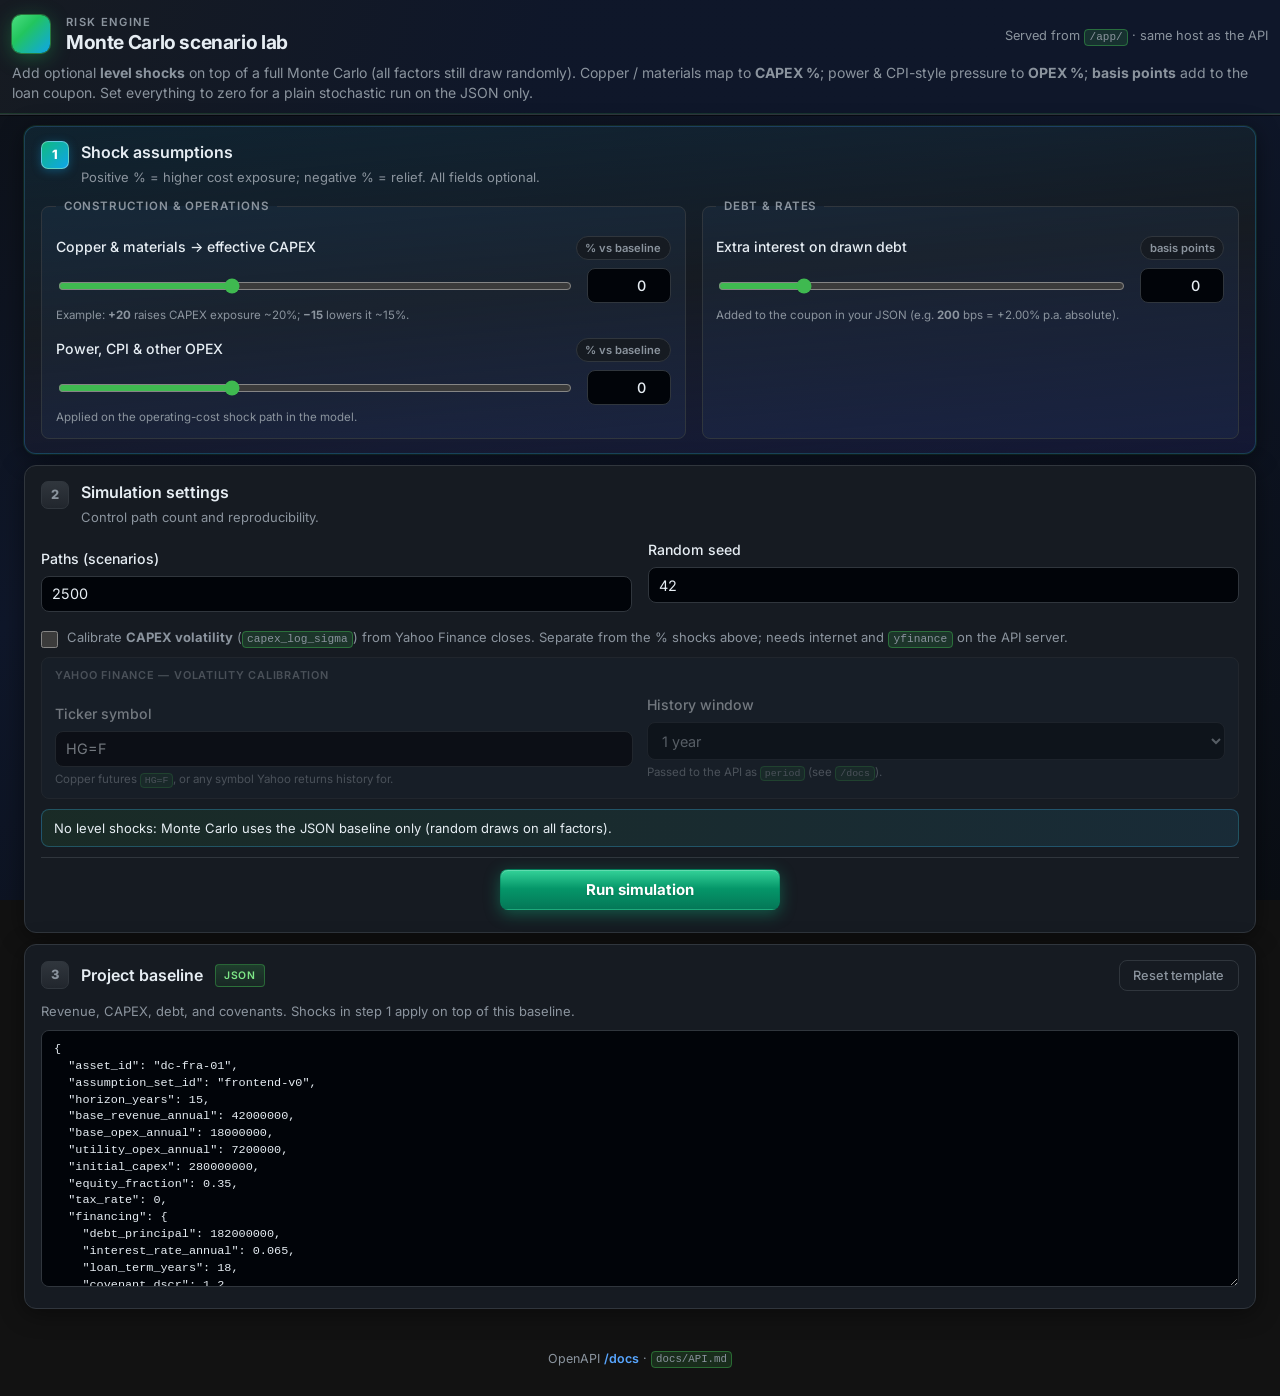
==== frontend/index.html @ ce8d4449 "Add scenario lab frontend at /app, API docs, and Monte Carlo UI charts - Mount static frontend and e" ====
<!DOCTYPE html>
<html lang="en">
<head>
  <meta charset="UTF-8" />
  <meta name="viewport" content="width=device-width, initial-scale=1" />
  <meta name="color-scheme" content="dark" />
  <title>Azraq Monte Carlo — V0 scenario lab</title>
  <link rel="preconnect" href="https://fonts.googleapis.com" />
  <link rel="preconnect" href="https://fonts.gstatic.com" crossorigin />
  <link href="https://fonts.googleapis.com/css2?family=Inter:wght@400;500;600;700&display=swap" rel="stylesheet" />
  <link rel="stylesheet" href="styles.css" />
</head>
<body>
  <div class="page">
    <header class="topbar">
      <div class="topbar-inner">
        <div class="brand">
          <span class="brand-mark" aria-hidden="true"></span>
          <div>
            <p class="brand-kicker">Risk engine</p>
            <h1 class="brand-title">Monte Carlo scenario lab</h1>
          </div>
        </div>
        <p class="topbar-note">Served from <code>/app/</code> · same host as the API</p>
      </div>
      <p class="lede">
        Add optional <strong>level shocks</strong> on top of a full Monte Carlo (all factors still draw randomly).
        Copper / materials map to <strong>CAPEX %</strong>; power &amp; CPI-style pressure to <strong>OPEX %</strong>;
        <strong>basis points</strong> add to the loan coupon. Set everything to zero for a plain stochastic run on the JSON only.
      </p>
    </header>

    <main class="main">
      <section class="card card--accent">
        <header class="card-header">
          <span class="step">1</span>
          <div>
            <h2 class="card-title">Shock assumptions</h2>
            <p class="card-sub">Positive % = higher cost exposure; negative % = relief. All fields optional.</p>
          </div>
        </header>

        <div class="shock-columns">
          <fieldset class="field-group">
            <legend class="field-group-legend">Construction &amp; operations</legend>

            <div class="field">
              <div class="field-label-row">
                <label class="field-label" for="capexPct">Copper &amp; materials → effective CAPEX</label>
                <span class="unit-pill">% vs baseline</span>
              </div>
              <div class="dual-control">
                <input type="range" id="capexPctRange" class="range" min="-50" max="100" step="0.5" value="0" aria-label="CAPEX percent slider" />
                <input type="number" id="capexPct" class="input-num" value="0" step="0.5" min="-50" max="100" />
              </div>
              <p class="field-help">Example: <strong>+20</strong> raises CAPEX exposure ~20%; <strong>−15</strong> lowers it ~15%.</p>
            </div>

            <div class="field">
              <div class="field-label-row">
                <label class="field-label" for="opexPct">Power, CPI &amp; other OPEX</label>
                <span class="unit-pill">% vs baseline</span>
              </div>
              <div class="dual-control">
                <input type="range" id="opexPctRange" class="range" min="-50" max="100" step="0.5" value="0" aria-label="OPEX percent slider" />
                <input type="number" id="opexPct" class="input-num" value="0" step="0.5" min="-50" max="100" />
              </div>
              <p class="field-help">Applied on the operating-cost shock path in the model.</p>
            </div>
          </fieldset>

          <fieldset class="field-group">
            <legend class="field-group-legend">Debt &amp; rates</legend>

            <div class="field">
              <div class="field-label-row">
                <label class="field-label" for="rateBps">Extra interest on drawn debt</label>
                <span class="unit-pill">basis points</span>
              </div>
              <div class="dual-control">
                <input type="range" id="rateBpsRange" class="range" min="-500" max="2000" step="25" value="0" aria-label="Rate basis points slider" />
                <input type="number" id="rateBps" class="input-num" value="0" step="25" min="-500" max="2000" />
              </div>
              <p class="field-help">Added to the coupon in your JSON (e.g. <strong>200</strong> bps = +2.00% p.a. absolute).</p>
            </div>
          </fieldset>
        </div>
      </section>

      <section class="card">
        <header class="card-header">
          <span class="step step--muted">2</span>
          <div>
            <h2 class="card-title">Simulation settings</h2>
            <p class="card-sub">Control path count and reproducibility.</p>
          </div>
        </header>

        <div class="sim-grid">
          <div class="field field--compact">
            <label class="field-label" for="nScenarios">Paths (scenarios)</label>
            <input type="number" id="nScenarios" class="input-text" min="100" max="50000" value="2500" />
          </div>
          <div class="field field--compact">
            <label class="field-label" for="seed">Random seed</label>
            <input type="number" id="seed" class="input-text" value="42" />
          </div>
        </div>

        <label class="chk">
          <input type="checkbox" id="yahooCopper" />
          <span class="chk-text">Calibrate <strong>CAPEX volatility</strong> (<code>capex_log_sigma</code>) from Yahoo Finance closes. Separate from the % shocks above; needs internet and <code>yfinance</code> on the API server.</span>
        </label>

        <div class="yahoo-panel yahoo-panel--disabled" id="yahooPanel" aria-labelledby="yahooHeading">
          <p id="yahooHeading" class="yahoo-panel-title">Yahoo Finance — volatility calibration</p>
          <div class="yahoo-grid">
            <div class="field field--compact">
              <label class="field-label" for="yahooSymbol">Ticker symbol</label>
              <input type="text" id="yahooSymbol" class="input-text" value="HG=F" placeholder="e.g. HG=F, ^GSPC" autocomplete="off" spellcheck="false" disabled />
              <p class="field-help">Copper futures <code>HG=F</code>, or any symbol Yahoo returns history for.</p>
            </div>
            <div class="field field--compact">
              <label class="field-label" for="yahooPeriod">History window</label>
              <select id="yahooPeriod" class="input-text" disabled>
                <option value="1d">1 day</option>
                <option value="5d">5 days</option>
                <option value="1mo">1 month</option>
                <option value="3mo">3 months</option>
                <option value="6mo">6 months</option>
                <option value="1y" selected>1 year</option>
                <option value="2y">2 years</option>
                <option value="5y">5 years</option>
                <option value="10y">10 years</option>
                <option value="ytd">Year to date</option>
                <option value="max">Max</option>
              </select>
              <p class="field-help">Passed to the API as <code>period</code> (see <code>/docs</code>).</p>
            </div>
          </div>
        </div>

        <div class="summary-box" id="shockSummary" role="status" aria-live="polite"></div>

        <div class="run-footer">
          <button type="button" id="runBtn" class="btn-primary">Run simulation</button>
          <p id="status" class="run-status" role="status" aria-live="polite"></p>
        </div>
      </section>

      <section class="card">
        <header class="card-header card-header--row">
          <div>
            <span class="step step--muted">3</span>
            <h2 class="card-title card-title--inline">Project baseline</h2>
            <span class="badge">JSON</span>
          </div>
          <button type="button" id="resetAsset" class="btn-ghost">Reset template</button>
        </header>
        <p class="card-sub card-sub--tight">Revenue, CAPEX, debt, and covenants. Shocks in step 1 apply on top of this baseline.</p>
        <textarea id="assetJson" rows="14" spellcheck="false" class="ta-json"></textarea>
      </section>

      <section class="card card--results" id="resultsWrap" hidden>
        <header class="card-header">
          <span class="step step--muted">4</span>
          <h2 class="card-title">Results</h2>
        </header>

        <div class="results-grid">
          <div class="results-panel results-panel--wide non-tech-panel" id="nonTechPanel">
            <h3 class="results-heading">Simple picture (for everyone)</h3>
            <p class="chart-caption">
              No Greek letters: traffic lights, everyday words, and “bad / typical / good” outcomes. Detailed charts are below.
            </p>
            <div id="plainStoryBody" class="plain-story-body"></div>
            <h4 class="non-tech-sub">Can we pay the loan? (DSCR — cash vs debt)</h4>
            <p class="chart-caption chart-caption--tight">
              Higher is safer. The <strong class="cap-note">red line</strong> in the chart below is your bank’s minimum.
            </p>
            <div id="simpleDscrBody" class="outcome-strip"></div>
            <h4 class="non-tech-sub">Investor return (IRR — yearly return on equity)</h4>
            <p class="chart-caption chart-caption--tight">Shown as a percent per year so it reads like an interest rate on your money.</p>
            <div id="simpleIrrBody" class="outcome-strip"></div>
          </div>

          <div class="results-panel results-panel--wide">
            <h3 class="results-heading">Summary</h3>
            <div class="table-wrap">
              <table class="data" id="tblSummary">
                <tbody></tbody>
              </table>
            </div>
          </div>

          <div class="results-panel results-panel--wide">
            <h3 class="results-heading">What this run says</h3>
            <p class="chart-caption">
              Short notes for specialists (tail risk, spread). Compare to your last run when you run twice.
            </p>
            <div id="insightCards" class="insight-cards"></div>
            <div id="trendPanel" class="trend-panel" hidden>
              <h4 class="trend-title">Change vs your last run</h4>
              <div id="trendCompare" class="trend-grid"></div>
            </div>
          </div>

          <div class="results-panel results-panel--wide">
            <h3 class="results-heading">Loan coverage range (DSCR)</h3>
            <p class="chart-caption">
              <strong>Green band</strong>: where most simulation outcomes land. <strong>White tick</strong>: middle / typical outcome.
              <strong class="cap-note">Red line</strong>: minimum cash cover the loan allows (covenant).
            </p>
            <div id="dscrBandChart" class="h-band-wrap"></div>
          </div>

          <div class="results-panel results-panel--wide">
            <h3 class="results-heading">Investor return range (IRR)</h3>
            <p class="chart-caption">
              Band = most outcomes from weak to strong. <strong>Grey</strong> line = break-even (0% return).
              <strong>Gold</strong> line = your target return if you typed a hurdle under results.
            </p>
            <div id="irrBandChart" class="h-band-wrap"></div>
          </div>

          <div class="results-panel results-panel--wide">
            <h3 class="results-heading">How often bad things happen (0–100%)</h3>
            <p class="chart-caption">
              Each bar is “out of 100 simulated futures, how many hit this problem?” Lower is better.
            </p>
            <div id="riskProbChart" class="hbar-chart"></div>
          </div>

          <div class="results-panel">
            <h3 class="results-heading">Breaking the loan rule (simulated)</h3>
            <p class="chart-caption">Share of futures where cash coverage dips below what the bank required.</p>
            <div id="breachGauge" class="gauge-wrap"></div>
          </div>

          <div class="results-panel">
            <h3 class="results-heading">Loan coverage — weak to strong outcomes</h3>
            <p class="chart-caption">
              Bars left → right: rough patch · weak · typical · strong · very strong (stat labels p5–p95).
            </p>
            <div class="bar-chart bar-chart--tall" id="dscrBars"></div>
          </div>
          <div class="results-panel">
            <h3 class="results-heading">Investor return — weak to strong outcomes</h3>
            <p class="chart-caption">
              Same idea: left is a bad draw for returns, right is a very good draw (stat labels p5–p95).
            </p>
            <div class="bar-chart bar-chart--tall" id="irrBars"></div>
          </div>

          <div class="results-panel results-panel--wide">
            <h3 class="results-heading">Return — worst cases vs middle vs upside</h3>
            <p class="chart-caption">
              <strong>Rough patch</strong> = bad end of returns · <strong>Worst 5% average</strong> = average of really bad draws ·
              <strong>Typical</strong> = middle · <strong>Strong</strong> = good draw.
            </p>
            <div class="bar-chart bar-chart--tall" id="irrTailBars"></div>
          </div>

          <div class="results-panel results-panel--wide" id="cashDistPanel" hidden>
            <div class="cash-split cash-split--charts">
              <div>
                <h3 class="results-heading">Operating cash (EBITDA) — weak to strong</h3>
                <div class="bar-chart bar-chart--tall" id="ebitdaDistBars"></div>
              </div>
              <div>
                <h3 class="results-heading">Cash after debt — weak to strong</h3>
                <div class="bar-chart bar-chart--tall" id="leveredCfDistBars"></div>
              </div>
            </div>
          </div>

          <div class="results-panel results-panel--wide" id="navPanel" hidden>
            <h3 class="results-heading">Equity value (simple model estimate)</h3>
            <p class="chart-caption">
              Rough “what shareholders might be worth” at the end of the horizon: band = most outcomes, tick = middle case.
            </p>
            <div id="navBandChart" class="h-band-wrap"></div>
          </div>

          <div class="results-panel results-panel--wide" id="cashPanel" hidden>
            <h3 class="results-heading">Cash ranges at a glance</h3>
            <p class="chart-caption">Each line: low case · middle · high case for operating cash and cash after debt.</p>
            <div class="cash-split">
              <div id="ebitdaMini" class="mini-fan"></div>
              <div id="leveredCfMini" class="mini-fan"></div>
            </div>
          </div>
        </div>

        <div class="hurdle-block">
          <label class="field-label" for="hurdle">Target yearly return for investors (decimal: 0.08 = 8% per year)</label>
          <input type="number" id="hurdle" class="input-text input-text--narrow" step="0.005" placeholder="0.08" />
          <p id="hurdleMsg" class="field-help"></p>
        </div>

        <h3 class="results-heading">Raw response</h3>
        <pre class="raw" id="rawOut"></pre>
      </section>
    </main>

    <footer class="footer">
      <p>OpenAPI <a href="/docs">/docs</a> · <code>docs/API.md</code></p>
    </footer>
  </div>

  <script src="app.js"></script>
</body>
</html>
---- frontend/styles.css ----
:root {
  /*
   * Dark dashboard: slate surfaces + emerald / cyan / violet chart accents.
   */
  --bg: #0d1117;
  --bg-wash: #0f172a;
  --bg-sky: #0a0e14;
  --surface: #161b22;
  --surface-hover: #21262d;
  --border: #30363d;
  --border-strong: #484f58;
  --text: #e6edf3;
  --text-secondary: #8b949e;

  --accent: #3fb950;
  --accent-hover: #56d364;
  --accent-deep: #238636;
  --accent-muted: rgba(63, 185, 80, 0.16);
  --accent-border: rgba(63, 185, 80, 0.45);
  --accent-glow: rgba(63, 185, 80, 0.28);

  --success: #3fb950;
  --danger: #f85149;
  --warn: #d29922;

  --inset-bg: rgba(88, 166, 255, 0.06);
  --input-bg: #010409;
  --code-bg: #010409;
  --track-bg: linear-gradient(180deg, #21262d 0%, #161b22 100%);

  /* Charts — bright on dark */
  --chart-dscr: linear-gradient(90deg, #4ade80 0%, #22c55e 45%, #16a34a 100%);
  --chart-dscr-border: rgba(74, 222, 128, 0.5);
  --chart-irr: linear-gradient(90deg, #38bdf8 0%, #0ea5e9 50%, #0284c7 100%);
  --chart-irr-border: rgba(56, 189, 248, 0.55);
  --chart-nav: linear-gradient(90deg, #ddd6fe 0%, #a78bfa 35%, #818cf8 100%);
  --chart-nav-border: rgba(167, 139, 250, 0.55);
  --chart-bars: linear-gradient(180deg, #22d3ee 0%, #3b82f6 55%, #818cf8 100%);

  --radius: 12px;
  --radius-sm: 8px;
  --font: "Inter", system-ui, -apple-system, sans-serif;
  --shadow: 0 4px 24px rgba(0, 0, 0, 0.45);
  /* Use almost full viewport width; cap at 1400px; 12px minimum side gutter */
  --content-max: min(1400px, calc(100vw - 24px));
  --edge-pad: 12px;
}

*,
*::before,
*::after {
  box-sizing: border-box;
}

html {
  font-size: 16px;
  -webkit-font-smoothing: antialiased;
  color-scheme: dark;
}

body {
  margin: 0;
  background: linear-gradient(
    155deg,
    var(--bg) 0%,
    var(--bg-wash) 42%,
    var(--bg-sky) 100%
  );
  background-attachment: fixed;
  color: var(--text);
  font-family: var(--font);
  line-height: 1.45;
  min-height: 100vh;
}

code {
  font-family: ui-monospace, "Cascadia Code", monospace;
  font-size: 0.86em;
  background: var(--accent-muted);
  border: 1px solid var(--accent-border);
  padding: 0.12em 0.4em;
  border-radius: 4px;
}

.page {
  min-height: 100vh;
  display: flex;
  flex-direction: column;
}

/* ——— Top bar ——— */
.topbar {
  padding: 0.85rem var(--edge-pad) 0.7rem;
  border-bottom: 1px solid var(--border);
  background: linear-gradient(
    105deg,
    #161b22 0%,
    rgba(15, 23, 42, 0.98) 42%,
    #0f172a 100%
  );
  box-shadow:
    inset 0 -1px 0 rgba(63, 185, 80, 0.18),
    0 1px 0 rgba(0, 0, 0, 0.5);
}

.topbar-inner {
  max-width: var(--content-max);
  width: 100%;
  margin: 0 auto;
  box-sizing: border-box;
  display: flex;
  flex-wrap: wrap;
  align-items: flex-start;
  justify-content: space-between;
  gap: 0.65rem 1rem;
}

.brand {
  display: flex;
  align-items: center;
  gap: 1rem;
}

.brand-mark {
  width: 38px;
  height: 38px;
  border-radius: 9px;
  background: linear-gradient(
    135deg,
    #4ade80 0%,
    #22c55e 38%,
    #0ea5e9 100%
  );
  flex-shrink: 0;
  box-shadow:
    0 4px 20px rgba(34, 197, 94, 0.35),
    0 0 0 1px rgba(63, 185, 80, 0.5);
}

.brand-kicker {
  margin: 0;
  font-size: 0.7rem;
  font-weight: 600;
  letter-spacing: 0.12em;
  text-transform: uppercase;
  color: var(--text-secondary);
}

.brand-title {
  margin: 0.1rem 0 0;
  font-size: 1.2rem;
  font-weight: 700;
  letter-spacing: -0.02em;
  line-height: 1.2;
}

.topbar-note {
  margin: 0.35rem 0 0;
  font-size: 0.8rem;
  color: var(--text-secondary);
  align-self: center;
}

.lede {
  max-width: var(--content-max);
  margin: 0.55rem auto 0;
  padding: 0;
  font-size: 0.875rem;
  line-height: 1.42;
  color: var(--text-secondary);
  box-sizing: border-box;
}

/* ——— Main layout ——— */
.main {
  flex: 1;
  max-width: var(--content-max);
  width: 100%;
  margin: 0 auto;
  padding: 0.65rem var(--edge-pad) 1.15rem;
  box-sizing: border-box;
  display: flex;
  flex-direction: column;
  gap: 0.7rem;
}

.card {
  background: var(--surface);
  border: 1px solid var(--border);
  border-radius: var(--radius);
  padding: 0.9rem 1rem;
  box-shadow: var(--shadow);
}

.card--accent {
  border-color: rgba(56, 189, 248, 0.22);
  box-shadow: var(--shadow), 0 0 0 1px var(--accent-muted);
  background: linear-gradient(
    175deg,
    rgba(22, 78, 99, 0.28) 0%,
    var(--surface) 48%,
    rgba(49, 46, 129, 0.22) 100%
  );
}

.card--results {
  border-color: var(--border-strong);
}

.card-header {
  display: flex;
  align-items: flex-start;
  gap: 0.75rem;
  margin-bottom: 0.7rem;
}

.card-header--row {
  flex-wrap: wrap;
  justify-content: space-between;
  align-items: center;
}

.card-header--row > div {
  display: flex;
  align-items: center;
  flex-wrap: wrap;
  gap: 0.5rem 0.75rem;
}

.card-title {
  margin: 0;
  font-size: 1rem;
  font-weight: 600;
}

.card-title--inline {
  margin: 0;
}

.card-sub {
  margin: 0.25rem 0 0;
  font-size: 0.8125rem;
  color: var(--text-secondary);
  max-width: none;
}

.card-sub--tight {
  margin: 0 0 0.55rem;
}

.step {
  display: flex;
  align-items: center;
  justify-content: center;
  width: 1.75rem;
  height: 1.75rem;
  border-radius: 7px;
  background: linear-gradient(135deg, #10b981 0%, #0ea5e9 100%);
  color: #ffffff;
  font-size: 0.8rem;
  font-weight: 800;
  flex-shrink: 0;
  border: 1px solid rgba(255, 255, 255, 0.35);
  box-shadow: 0 2px 10px rgba(14, 165, 233, 0.35);
}

.step--muted {
  background: linear-gradient(180deg, #30363d, #21262d);
  color: var(--text-secondary);
  border: 1px solid var(--border);
  box-shadow: none;
}

.badge {
  font-size: 0.65rem;
  font-weight: 600;
  text-transform: uppercase;
  letter-spacing: 0.06em;
  padding: 0.2rem 0.5rem;
  border-radius: 4px;
  background: linear-gradient(
    180deg,
    rgba(63, 185, 80, 0.22) 0%,
    rgba(63, 185, 80, 0.08) 100%
  );
  color: #7ee787;
  border: 1px solid rgba(63, 185, 80, 0.42);
}

/* ——— Shock form ——— */
.shock-columns {
  display: grid;
  gap: 0.85rem;
}

@media (min-width: 768px) {
  .shock-columns {
    grid-template-columns: 1.2fr 1fr;
    gap: 1rem;
  }
}

.field-group {
  margin: 0;
  padding: 0.75rem 0.85rem;
  border: 1px solid var(--border);
  border-radius: var(--radius-sm);
  background: var(--inset-bg);
}

.field-group-legend {
  padding: 0 0.5rem;
  font-size: 0.72rem;
  font-weight: 600;
  text-transform: uppercase;
  letter-spacing: 0.08em;
  color: var(--text-secondary);
}

.field {
  margin-top: 0.85rem;
}

.field:first-of-type {
  margin-top: 0.55rem;
}

.field-label-row {
  display: flex;
  flex-wrap: wrap;
  align-items: baseline;
  justify-content: space-between;
  gap: 0.35rem 0.75rem;
  margin-bottom: 0.5rem;
}

.field-label {
  font-size: 0.88rem;
  font-weight: 500;
  color: var(--text);
}

.unit-pill {
  font-size: 0.7rem;
  font-weight: 600;
  color: var(--text-secondary);
  background: var(--surface);
  padding: 0.2rem 0.55rem;
  border-radius: 999px;
  border: 1px solid var(--border);
}

.dual-control {
  display: flex;
  align-items: center;
  gap: 0.85rem;
}

.range {
  flex: 1;
  min-height: 28px;
  accent-color: var(--accent);
  cursor: pointer;
}

.input-num {
  width: 5.25rem;
  flex-shrink: 0;
  padding: 0.5rem 0.55rem;
  border-radius: var(--radius-sm);
  border: 1px solid var(--border);
  background: var(--input-bg);
  color: var(--text);
  font-family: var(--font);
  font-size: 0.9rem;
  font-weight: 500;
  text-align: right;
}

.input-num:focus,
.input-text:focus,
.ta-json:focus {
  outline: none;
  border-color: var(--accent);
  box-shadow: 0 0 0 2px var(--accent-muted);
}

.field-help {
  margin: 0.3rem 0 0;
  font-size: 0.72rem;
  color: var(--text-secondary);
  line-height: 1.38;
}

/* ——— Simulation block ——— */
.sim-grid {
  display: grid;
  grid-template-columns: repeat(2, 1fr);
  gap: 0.6rem 1rem;
  margin-bottom: 0.55rem;
}

@media (max-width: 480px) {
  .sim-grid {
    grid-template-columns: 1fr;
  }
}

.field--compact {
  margin: 0;
}

.input-text {
  width: 100%;
  margin-top: 0.35rem;
  padding: 0.55rem 0.65rem;
  border-radius: var(--radius-sm);
  border: 1px solid var(--border);
  background: var(--input-bg);
  color: var(--text);
  font-family: var(--font);
  font-size: 0.9rem;
}

.input-text--narrow {
  max-width: 12rem;
  margin-top: 0.35rem;
}

.chk {
  display: flex;
  align-items: flex-start;
  gap: 0.55rem;
  margin: 0;
  padding: 0.45rem 0 0;
  cursor: pointer;
}

.chk input {
  margin: 0.2rem 0 0;
  width: 1.05rem;
  height: 1.05rem;
  accent-color: var(--accent);
  flex-shrink: 0;
}

.chk-text {
  font-size: 0.8125rem;
  color: var(--text-secondary);
  line-height: 1.4;
}

.yahoo-panel {
  margin-top: 0.55rem;
  padding: 0.65rem 0.8rem;
  border-radius: var(--radius-sm);
  border: 1px solid var(--border);
  background: var(--inset-bg);
  transition: opacity 0.15s ease;
}

.yahoo-panel--disabled {
  opacity: 0.45;
  pointer-events: none;
}

.yahoo-panel:not(.yahoo-panel--disabled) {
  border-color: var(--accent-border);
}

.yahoo-panel-title {
  margin: 0 0 0.55rem;
  font-size: 0.68rem;
  font-weight: 600;
  text-transform: uppercase;
  letter-spacing: 0.07em;
  color: var(--text-secondary);
}

.yahoo-grid {
  display: grid;
  gap: 0.65rem;
}

@media (min-width: 560px) {
  .yahoo-grid {
    grid-template-columns: 1fr 1fr;
    gap: 0.85rem;
  }
}

.summary-box {
  margin-top: 0.6rem;
  padding: 0.55rem 0.75rem;
  border-radius: var(--radius-sm);
  background: linear-gradient(
    90deg,
    rgba(63, 185, 80, 0.1) 0%,
    rgba(56, 189, 248, 0.1) 100%
  );
  border: 1px solid rgba(56, 189, 248, 0.28);
  font-size: 0.8125rem;
  line-height: 1.42;
  color: var(--text);
}

.run-footer {
  margin-top: 0.65rem;
  padding-top: 0.65rem;
  border-top: 1px solid var(--border);
  text-align: center;
}

.btn-primary {
  width: 100%;
  max-width: 280px;
  padding: 0.65rem 1.25rem;
  border: 1px solid rgba(4, 120, 87, 0.45);
  border-radius: var(--radius-sm);
  background: linear-gradient(180deg, #34d399 0%, #059669 48%, #047857 100%);
  color: #ffffff;
  font-family: var(--font);
  font-size: 0.9375rem;
  font-weight: 700;
  cursor: pointer;
  text-shadow: 0 1px 2px rgba(0, 0, 0, 0.18);
  box-shadow:
    0 4px 16px rgba(16, 185, 129, 0.4),
    inset 0 1px 0 rgba(255, 255, 255, 0.22);
  transition: filter 0.15s ease, transform 0.1s ease;
}

.btn-primary:hover {
  filter: brightness(1.08);
}

.btn-primary:active {
  transform: scale(0.98);
}

.btn-ghost {
  padding: 0.45rem 0.85rem;
  border-radius: var(--radius-sm);
  border: 1px solid var(--border);
  background: transparent;
  color: var(--text-secondary);
  font-family: var(--font);
  font-size: 0.8rem;
  font-weight: 500;
  cursor: pointer;
}

.btn-ghost:hover {
  background: var(--surface-hover);
  color: var(--text);
}

.run-status {
  margin: 0.45rem 0 0;
  font-size: 0.8rem;
  color: var(--text-secondary);
}

.run-status.err {
  color: var(--danger);
}

/* ——— JSON ——— */
.ta-json {
  width: 100%;
  min-height: 200px;
  padding: 0.65rem 0.75rem;
  border-radius: var(--radius-sm);
  border: 1px solid var(--border);
  background: var(--code-bg);
  color: var(--text);
  font-family: ui-monospace, "Cascadia Code", monospace;
  font-size: 0.74rem;
  line-height: 1.42;
  resize: vertical;
}

/* ——— Results ——— */
.results-grid {
  display: grid;
  gap: 0.85rem;
}

@media (min-width: 860px) {
  .results-grid {
    grid-template-columns: 1fr 1fr;
  }
  .results-panel--wide {
    grid-column: 1 / -1;
  }
}

.results-heading {
  margin: 0 0 0.65rem;
  font-size: 0.72rem;
  font-weight: 700;
  text-transform: uppercase;
  letter-spacing: 0.07em;
  color: #a5b4fc;
}

.results-panel {
  padding: 0.75rem 0.85rem;
  border-radius: var(--radius-sm);
  background: linear-gradient(
    165deg,
    rgba(22, 27, 34, 0.98) 0%,
    rgba(13, 17, 23, 0.96) 100%
  );
  border: 1px solid rgba(99, 102, 241, 0.22);
  box-shadow:
    inset 0 1px 0 rgba(255, 255, 255, 0.05),
    0 2px 14px rgba(0, 0, 0, 0.35);
}

.table-wrap {
  overflow-x: auto;
}

.data {
  width: 100%;
  border-collapse: collapse;
  font-size: 0.84rem;
}

.data td {
  padding: 0.5rem 0.65rem;
  border-bottom: 1px solid var(--border);
  vertical-align: top;
}

.data td:first-child {
  color: var(--text-secondary);
  width: 48%;
}

.bar-chart {
  display: flex;
  align-items: flex-end;
  justify-content: stretch;
  gap: 0.45rem;
  height: 120px;
  padding: 0.25rem 0 2.15rem;
}

.bar {
  flex: 1;
  background: var(--chart-bars);
  border-radius: 6px 6px 2px 2px;
  min-height: 4px;
  position: relative;
  opacity: 1;
  box-shadow:
    0 4px 14px rgba(59, 130, 246, 0.32),
    inset 0 1px 0 rgba(255, 255, 255, 0.18);
}

.bar span {
  position: absolute;
  left: 50%;
  transform: translateX(-50%);
  font-size: 0.62rem;
  color: var(--text-secondary);
  white-space: nowrap;
}

.bar .bar-plain {
  bottom: -1.05rem;
  font-size: 0.65rem;
  font-weight: 600;
  color: var(--text);
}

.bar .bar-tech {
  bottom: -1.75rem;
  font-size: 0.58rem;
  color: var(--text-secondary);
}

.bar .val {
  bottom: calc(100% + 4px);
  font-size: 0.68rem;
  color: var(--text);
  font-weight: 500;
}

.hurdle-block {
  margin: 0.85rem 0 0.65rem;
  padding-top: 0.75rem;
  border-top: 1px solid var(--border);
}

.raw {
  margin: 0;
  padding: 0.65rem 0.75rem;
  border-radius: var(--radius-sm);
  border: 1px solid var(--border);
  background: var(--code-bg);
  overflow: auto;
  max-height: 240px;
  font-size: 0.7rem;
  line-height: 1.4;
}

/* ——— Footer ——— */
.footer {
  padding: 0.6rem var(--edge-pad) 1rem;
  text-align: center;
  font-size: 0.78rem;
  color: var(--text-secondary);
}

.footer a {
  color: #58a6ff;
  text-decoration: none;
  font-weight: 600;
}

.footer a:hover {
  text-decoration: underline;
}

/* ——— Plain-language / non-technical panel ——— */
.non-tech-panel .non-tech-sub {
  margin: 1rem 0 0.35rem;
  font-size: 0.8rem;
  font-weight: 600;
  color: var(--text);
  letter-spacing: -0.01em;
}

.chart-caption--tight {
  margin-top: 0.25rem;
  margin-bottom: 0.45rem;
}

.plain-story-body {
  margin-bottom: 0.75rem;
}

.plain-story-lede {
  margin: 0 0 0.75rem;
  font-size: 0.9rem;
  line-height: 1.5;
  color: var(--text);
}

.traffic-grid {
  display: grid;
  gap: 0.55rem;
}

@media (min-width: 720px) {
  .traffic-grid {
    grid-template-columns: repeat(3, 1fr);
  }
}

.traffic-cell {
  display: flex;
  gap: 0.55rem;
  align-items: flex-start;
  padding: 0.55rem 0.65rem;
  border-radius: var(--radius-sm);
  border: 1px solid var(--border);
  background: var(--surface);
}

.traffic-cell--ok {
  border-color: rgba(63, 185, 80, 0.45);
  background: rgba(63, 185, 80, 0.08);
}

.traffic-cell--warn {
  border-color: rgba(210, 153, 34, 0.5);
  background: rgba(210, 153, 34, 0.09);
}

.traffic-cell--bad {
  border-color: rgba(248, 81, 73, 0.45);
  background: rgba(248, 81, 73, 0.09);
}

.traffic-dot {
  width: 12px;
  height: 12px;
  border-radius: 50%;
  margin-top: 0.2rem;
  flex-shrink: 0;
  box-shadow: 0 0 10px currentColor;
}

.traffic-cell--ok .traffic-dot {
  background: #3fb950;
  color: #3fb950;
}

.traffic-cell--warn .traffic-dot {
  background: #d29922;
  color: #d29922;
}

.traffic-cell--bad .traffic-dot {
  background: #f85149;
  color: #f85149;
}

.traffic-text {
  display: flex;
  flex-direction: column;
  gap: 0.2rem;
  min-width: 0;
  font-size: 0.76rem;
  line-height: 1.35;
  color: var(--text-secondary);
}

.traffic-text strong {
  font-size: 0.82rem;
  color: var(--text);
}

.traffic-verdict {
  font-style: normal;
  font-weight: 700;
  font-size: 0.72rem;
  text-transform: uppercase;
  letter-spacing: 0.06em;
  margin-top: 0.15rem;
  color: var(--text);
}

.outcome-strip {
  display: grid;
  gap: 0.5rem;
}

@media (min-width: 640px) {
  .outcome-strip {
    grid-template-columns: repeat(3, 1fr);
  }
}

.outcome-chip {
  padding: 0.6rem 0.7rem;
  border-radius: var(--radius-sm);
  border: 1px solid var(--border);
  display: flex;
  flex-direction: column;
  gap: 0.25rem;
  background: rgba(0, 0, 0, 0.15);
}

.outcome-chip--stress {
  border-color: rgba(248, 81, 73, 0.35);
  background: linear-gradient(
    160deg,
    rgba(248, 81, 73, 0.1) 0%,
    rgba(13, 17, 23, 0.5) 100%
  );
}

.outcome-chip--mid {
  border-color: rgba(56, 189, 248, 0.35);
  background: linear-gradient(
    160deg,
    rgba(56, 189, 248, 0.1) 0%,
    rgba(13, 17, 23, 0.5) 100%
  );
}

.outcome-chip--sun {
  border-color: rgba(63, 185, 80, 0.4);
  background: linear-gradient(
    160deg,
    rgba(63, 185, 80, 0.1) 0%,
    rgba(13, 17, 23, 0.5) 100%
  );
}

.outcome-label {
  font-size: 0.68rem;
  font-weight: 700;
  text-transform: uppercase;
  letter-spacing: 0.05em;
  color: var(--text-secondary);
}

.outcome-val {
  font-size: 1.15rem;
  font-weight: 700;
  font-variant-numeric: tabular-nums;
  color: var(--text);
}

.outcome-hint {
  font-size: 0.72rem;
  line-height: 1.35;
  color: var(--text-secondary);
}

/* ——— Horizontal band charts (DSCR / IRR) ——— */
.chart-caption {
  margin: 0 0 0.55rem;
  font-size: 0.78rem;
  color: var(--text-secondary);
  line-height: 1.45;
}

.chart-caption strong {
  color: #2dd4bf;
  font-weight: 700;
}

.cap-note {
  color: var(--danger);
  font-weight: 600;
}

.chart-empty {
  margin: 0;
  font-size: 0.8rem;
  color: var(--text-secondary);
  font-style: italic;
}

.h-band-wrap {
  margin-top: 0.25rem;
}

.h-band-axis {
  display: flex;
  justify-content: space-between;
  font-size: 0.68rem;
  color: var(--text-secondary);
  margin-bottom: 0.35rem;
}

.h-band-track {
  position: relative;
  height: 2.25rem;
  border-radius: 6px;
  background: var(--track-bg);
  border: 1px solid var(--border);
  overflow: visible;
}

.h-band-range {
  position: absolute;
  top: 50%;
  transform: translateY(-50%);
  height: 1rem;
  border-radius: 4px;
  background: var(--chart-dscr);
  border: 1px solid var(--chart-dscr-border);
  box-sizing: border-box;
  min-width: 3px;
  box-shadow: 0 2px 8px rgba(16, 185, 129, 0.28);
}

.h-band-range--irr {
  background: var(--chart-irr);
  border-color: var(--chart-irr-border);
  box-shadow: 0 2px 8px rgba(14, 165, 233, 0.3);
}

.h-band-range--nav {
  background: var(--chart-nav);
  border-color: var(--chart-nav-border);
  box-shadow: 0 2px 8px rgba(99, 102, 241, 0.32);
}

.h-band-median {
  position: absolute;
  top: 50%;
  transform: translate(-50%, -50%);
  width: 4px;
  height: 1.5rem;
  background: linear-gradient(180deg, #f8fafc 0%, #a5b4fc 100%);
  border-radius: 2px;
  box-shadow:
    0 0 0 1px rgba(0, 0, 0, 0.35),
    0 2px 10px rgba(129, 140, 248, 0.55);
  z-index: 1;
}

.h-band-ref {
  position: absolute;
  top: -0.35rem;
  bottom: -0.35rem;
  width: 0;
  transform: translateX(-50%);
  z-index: 2;
}

.h-band-ref::before {
  content: "";
  position: absolute;
  left: 0;
  top: 0;
  bottom: 0;
  width: 2px;
  transform: translateX(-50%);
  border-radius: 1px;
}

.h-band-ref span {
  position: absolute;
  top: 100%;
  left: 0;
  transform: translateX(-50%);
  margin-top: 4px;
  white-space: nowrap;
  font-size: 0.64rem;
  font-weight: 600;
  color: var(--text-secondary);
}

.h-band-ref--bad::before {
  background: linear-gradient(180deg, #fb7185, #e11d48);
  box-shadow: 0 0 10px rgba(225, 29, 72, 0.55);
}

.h-band-ref--bad span {
  color: #be123c;
  font-weight: 700;
}

.h-band-ref--zero::before {
  background: linear-gradient(180deg, #94a3b8, #64748b);
}

.h-band-ref--hurdle::before {
  background: linear-gradient(180deg, #fcd34d, #f59e0b);
  border-left: 1px dashed rgba(245, 158, 11, 0.95);
  border-right: 1px dashed rgba(245, 158, 11, 0.95);
  width: 0;
  border-left-width: 2px;
  border-right: none;
  box-shadow: 0 0 8px rgba(245, 158, 11, 0.45);
}

.h-band-ref--hurdle span {
  color: #fbbf24;
  font-weight: 700;
}

.h-band-legend {
  margin: 0.55rem 0 0;
  font-size: 0.76rem;
  color: var(--text-secondary);
  line-height: 1.45;
}

/* ——— Insight cards ——— */
.insight-cards {
  display: grid;
  gap: 0.55rem;
}

@media (min-width: 640px) {
  .insight-cards {
    grid-template-columns: repeat(2, 1fr);
  }
}

.insight-card {
  padding: 0.65rem 0.75rem;
  border-radius: var(--radius-sm);
  border: 1px solid var(--border);
  background: var(--surface);
}

.insight-card-title {
  margin: 0 0 0.35rem;
  font-size: 0.68rem;
  font-weight: 700;
  text-transform: uppercase;
  letter-spacing: 0.06em;
  color: var(--text-secondary);
}

.insight-card-body {
  margin: 0;
  font-size: 0.8125rem;
  line-height: 1.45;
  color: var(--text);
}

.insight-card--ok {
  border-color: rgba(63, 185, 80, 0.42);
  background: linear-gradient(
    135deg,
    rgba(63, 185, 80, 0.12) 0%,
    var(--surface) 100%
  );
}

.insight-card--bad {
  border-color: rgba(248, 81, 73, 0.45);
  background: linear-gradient(
    135deg,
    rgba(248, 81, 73, 0.12) 0%,
    var(--surface) 100%
  );
}

.insight-card--warn {
  border-color: rgba(210, 153, 34, 0.45);
  background: linear-gradient(
    135deg,
    rgba(210, 153, 34, 0.14) 0%,
    var(--surface) 100%
  );
}

.insight-card--neutral {
  border-color: var(--border);
}

/* ——— Trend vs previous run ——— */
.trend-panel {
  margin-top: 0.75rem;
  padding: 0.65rem 0.75rem;
  border-radius: var(--radius-sm);
  border: 1px solid rgba(56, 189, 248, 0.28);
  background: linear-gradient(
    120deg,
    rgba(63, 185, 80, 0.08) 0%,
    rgba(56, 189, 248, 0.1) 100%
  );
}

.trend-title {
  margin: 0 0 0.55rem;
  font-size: 0.68rem;
  font-weight: 700;
  text-transform: uppercase;
  letter-spacing: 0.06em;
  color: #22d3ee;
}

.trend-grid {
  display: grid;
  gap: 0.5rem;
}

@media (min-width: 520px) {
  .trend-grid {
    grid-template-columns: repeat(3, 1fr);
  }
}

.trend-item {
  padding: 0.45rem 0.5rem;
  border-radius: 6px;
  background: var(--surface);
  border: 1px solid var(--border);
}

.trend-label {
  font-size: 0.64rem;
  text-transform: uppercase;
  letter-spacing: 0.05em;
  color: var(--text-secondary);
  margin-bottom: 0.25rem;
}

.trend-delta {
  font-size: 0.9rem;
  font-weight: 700;
  font-variant-numeric: tabular-nums;
}

.trend-sub {
  margin-top: 0.25rem;
  font-size: 0.7rem;
  color: var(--text-secondary);
  font-variant-numeric: tabular-nums;
}

.trend-up {
  color: var(--success);
}

.trend-down {
  color: var(--danger);
}

/* ——— Breach gauge ——— */
.gauge-wrap {
  margin-top: 0.15rem;
}

.gauge-row {
  display: flex;
  flex-wrap: wrap;
  align-items: baseline;
  gap: 0.5rem 0.75rem;
  margin-bottom: 0.4rem;
}

.gauge-val {
  font-size: 1.35rem;
  font-weight: 700;
  font-variant-numeric: tabular-nums;
  color: #c4b5fd;
}

.gauge-note {
  font-size: 0.78rem;
  color: var(--text-secondary);
}

.gauge-track {
  height: 10px;
  border-radius: 999px;
  background: var(--track-bg);
  border: 1px solid var(--border);
  overflow: hidden;
}

.gauge-fill {
  height: 100%;
  border-radius: inherit;
  background: linear-gradient(90deg, #a78bfa 0%, #6366f1 40%, #0ea5e9 100%);
  box-shadow: 0 0 14px rgba(99, 102, 241, 0.45);
  transition: width 0.25s ease;
}

/* ——— Cash mini-fans ——— */
.cash-split {
  display: grid;
  gap: 0.75rem;
}

@media (min-width: 560px) {
  .cash-split {
    grid-template-columns: 1fr 1fr;
  }
}

.mini-fan {
  min-height: 1px;
}

.mini-fan-inner {
  padding: 0.35rem 0;
}

.mini-fan-title {
  margin: 0 0 0.4rem;
  font-size: 0.68rem;
  font-weight: 600;
  text-transform: uppercase;
  letter-spacing: 0.05em;
  color: var(--text-secondary);
}

.mini-fan-track {
  position: relative;
  height: 1.1rem;
  border-radius: 6px;
  background: var(--track-bg);
  border: 1px solid var(--border);
}

.mini-fan-band {
  position: absolute;
  top: 50%;
  transform: translateY(-50%);
  height: 0.65rem;
  border-radius: 4px;
  background: linear-gradient(90deg, #5eead4 0%, #14b8a6 50%, #0d9488 100%);
  border: 1px solid rgba(13, 148, 136, 0.55);
  box-sizing: border-box;
  min-width: 6px;
  box-shadow: 0 2px 6px rgba(20, 184, 166, 0.35);
}

.mini-fan-tick {
  position: absolute;
  top: 50%;
  transform: translate(-50%, -50%);
  width: 2px;
  height: 1.2rem;
  background: var(--text);
  border-radius: 1px;
  z-index: 1;
}

.mini-fan-labels {
  display: flex;
  justify-content: space-between;
  margin-top: 0.4rem;
  font-size: 0.65rem;
  color: var(--text-secondary);
  font-variant-numeric: tabular-nums;
}

/* ——— Risk probability rows (horizontal %) ——— */
.hbar-chart {
  display: flex;
  flex-direction: column;
  gap: 0.55rem;
}

.hbar-row {
  display: grid;
  grid-template-columns: minmax(0, 1.1fr) 3.2fr minmax(3rem, auto);
  gap: 0.45rem 0.65rem;
  align-items: center;
  font-size: 0.78rem;
}

@media (max-width: 520px) {
  .hbar-row {
    grid-template-columns: 1fr;
  }

  .hbar-val {
    text-align: left;
  }
}

.hbar-label {
  color: var(--text-secondary);
  line-height: 1.3;
  display: flex;
  flex-direction: column;
  gap: 0.15rem;
  min-width: 0;
}

.hbar-plain {
  font-size: 0.8rem;
  font-weight: 600;
  color: var(--text);
  line-height: 1.25;
}

.hbar-tech {
  font-size: 0.65rem;
  color: var(--text-secondary);
  font-weight: 500;
}

.hbar-track {
  height: 11px;
  border-radius: 999px;
  background: var(--track-bg);
  border: 1px solid var(--border);
  overflow: hidden;
}

.hbar-fill {
  height: 100%;
  border-radius: inherit;
  min-width: 2px;
  transition: width 0.25s ease;
}

.hbar-fill--breach {
  background: linear-gradient(90deg, #fda4af 0%, #fb7185 40%, #e11d48 100%);
  box-shadow: 0 0 10px rgba(225, 29, 72, 0.35);
}

.hbar-fill--pd {
  background: linear-gradient(90deg, #fde047 0%, #fbbf24 45%, #f59e0b 100%);
  box-shadow: 0 0 10px rgba(245, 158, 11, 0.3);
}

.hbar-fill--merton {
  background: linear-gradient(90deg, #6ee7b7 0%, #34d399 45%, #059669 100%);
  box-shadow: 0 0 10px rgba(16, 185, 129, 0.32);
}

.hbar-val {
  font-variant-numeric: tabular-nums;
  font-weight: 600;
  color: var(--text);
  text-align: right;
}

.cash-split--charts .results-heading {
  margin: 0 0 0.45rem;
}

.bar-chart--tall {
  height: 132px;
  padding-bottom: 2.35rem;
}

/* Remove legacy class conflicts */
.mt {
  margin-top: 0.75rem;
}
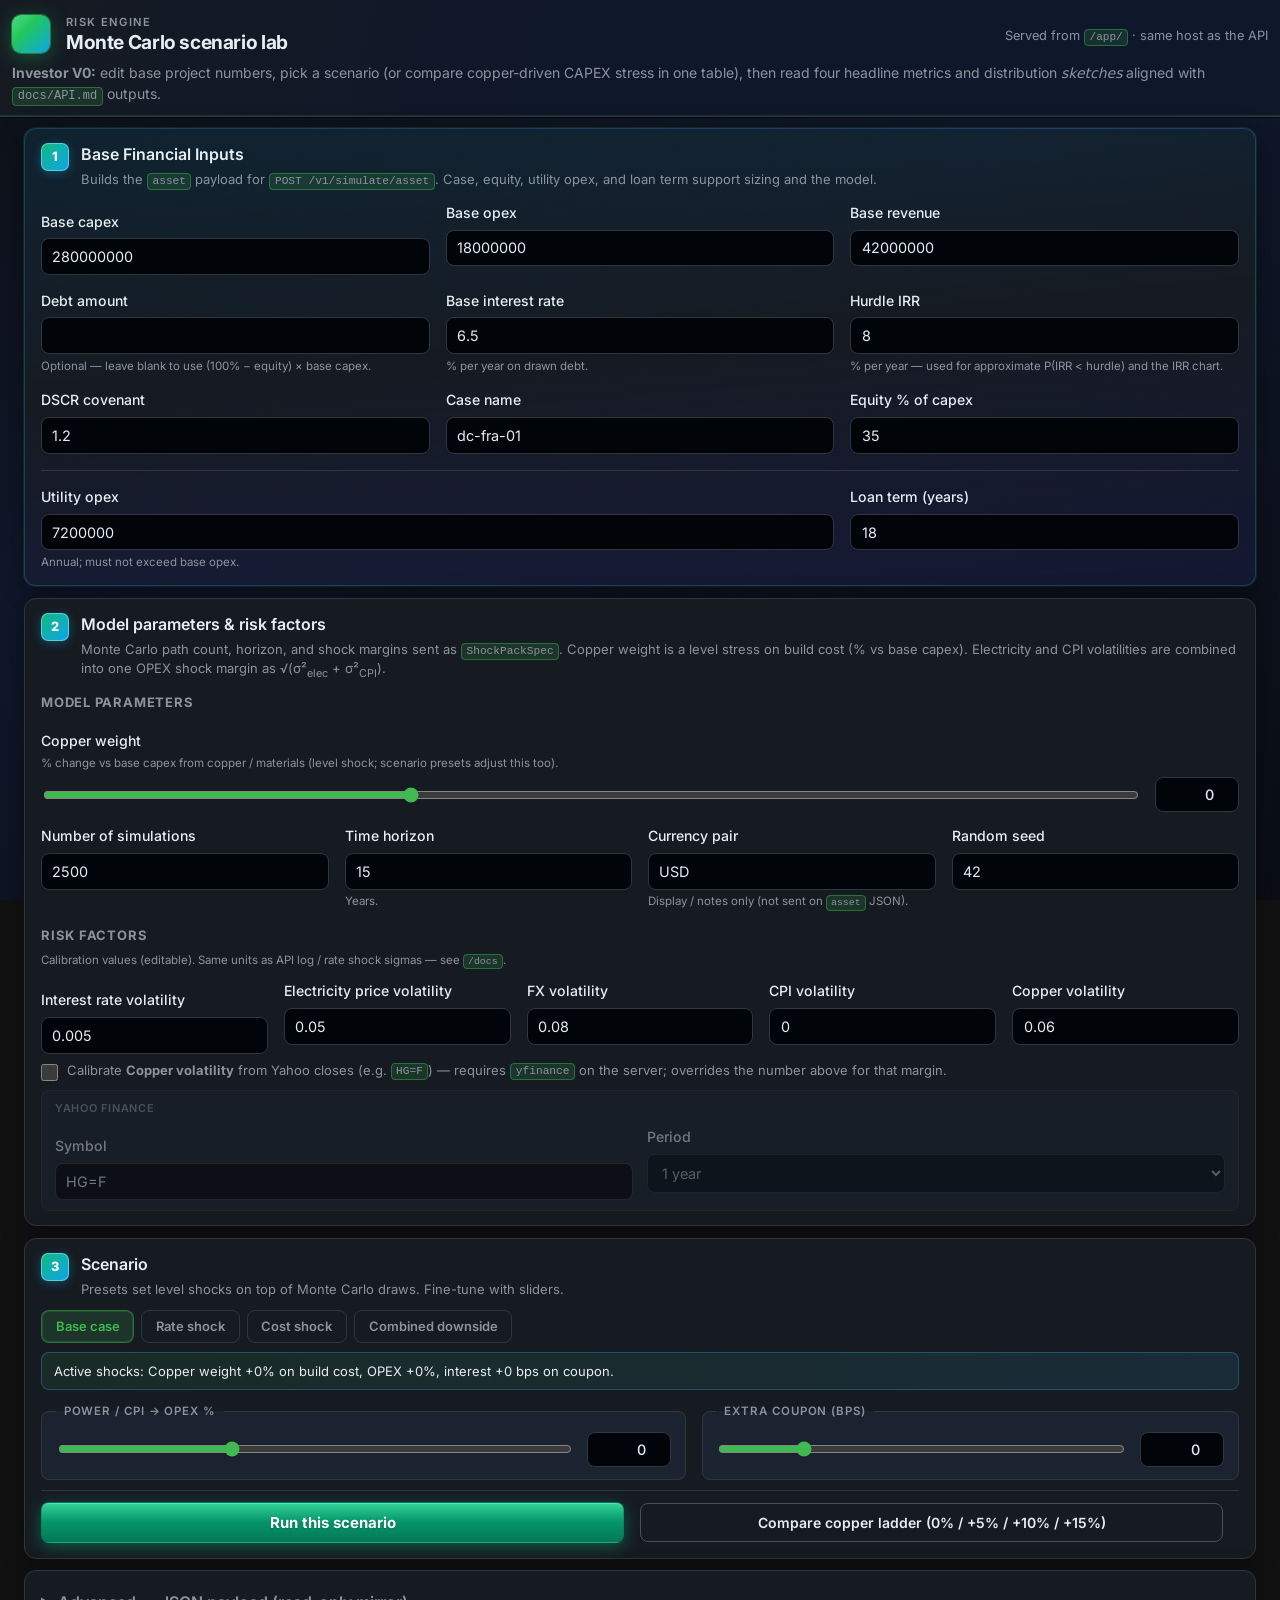
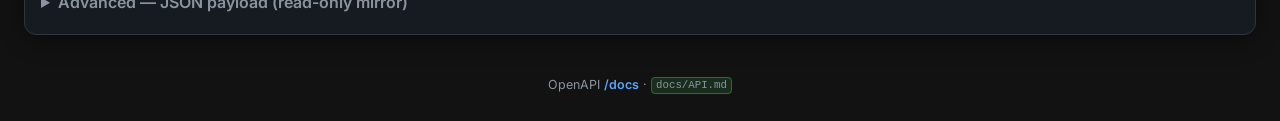
==== commit 150956f3: "Investor V0 dashboard: aligned inputs, scenarios, KPIs, copper ladder; total_capex metrics Made-with" ====
--- a/frontend/index.html
+++ b/frontend/index.html
@@ -24,9 +24,8 @@
         <p class="topbar-note">Served from <code>/app/</code> · same host as the API</p>
       </div>
       <p class="lede">
-        Add optional <strong>level shocks</strong> on top of a full Monte Carlo (all factors still draw randomly).
-        Copper / materials map to <strong>CAPEX %</strong>; power &amp; CPI-style pressure to <strong>OPEX %</strong>;
-        <strong>basis points</strong> add to the loan coupon. Set everything to zero for a plain stochastic run on the JSON only.
+        <strong>Investor V0:</strong> edit base project numbers, pick a scenario (or compare copper-driven CAPEX stress in one table),
+        then read four headline metrics and distribution <em>sketches</em> aligned with <code>docs/API.md</code> outputs.
       </p>
     </header>
 
@@ -35,71 +34,95 @@
         <header class="card-header">
           <span class="step">1</span>
           <div>
-            <h2 class="card-title">Shock assumptions</h2>
-            <p class="card-sub">Positive % = higher cost exposure; negative % = relief. All fields optional.</p>
-          </div>
-        </header>
-
-        <div class="shock-columns">
-          <fieldset class="field-group">
-            <legend class="field-group-legend">Construction &amp; operations</legend>
-
-            <div class="field">
-              <div class="field-label-row">
-                <label class="field-label" for="capexPct">Copper &amp; materials → effective CAPEX</label>
-                <span class="unit-pill">% vs baseline</span>
-              </div>
-              <div class="dual-control">
-                <input type="range" id="capexPctRange" class="range" min="-50" max="100" step="0.5" value="0" aria-label="CAPEX percent slider" />
-                <input type="number" id="capexPct" class="input-num" value="0" step="0.5" min="-50" max="100" />
-              </div>
-              <p class="field-help">Example: <strong>+20</strong> raises CAPEX exposure ~20%; <strong>−15</strong> lowers it ~15%.</p>
-            </div>
-
-            <div class="field">
-              <div class="field-label-row">
-                <label class="field-label" for="opexPct">Power, CPI &amp; other OPEX</label>
-                <span class="unit-pill">% vs baseline</span>
-              </div>
-              <div class="dual-control">
-                <input type="range" id="opexPctRange" class="range" min="-50" max="100" step="0.5" value="0" aria-label="OPEX percent slider" />
-                <input type="number" id="opexPct" class="input-num" value="0" step="0.5" min="-50" max="100" />
-              </div>
-              <p class="field-help">Applied on the operating-cost shock path in the model.</p>
-            </div>
-          </fieldset>
-
-          <fieldset class="field-group">
-            <legend class="field-group-legend">Debt &amp; rates</legend>
-
-            <div class="field">
-              <div class="field-label-row">
-                <label class="field-label" for="rateBps">Extra interest on drawn debt</label>
-                <span class="unit-pill">basis points</span>
-              </div>
-              <div class="dual-control">
-                <input type="range" id="rateBpsRange" class="range" min="-500" max="2000" step="25" value="0" aria-label="Rate basis points slider" />
-                <input type="number" id="rateBps" class="input-num" value="0" step="25" min="-500" max="2000" />
-              </div>
-              <p class="field-help">Added to the coupon in your JSON (e.g. <strong>200</strong> bps = +2.00% p.a. absolute).</p>
-            </div>
-          </fieldset>
+            <h2 class="card-title">Base Financial Inputs</h2>
+            <p class="card-sub">Builds the <code>asset</code> payload for <code>POST /v1/simulate/asset</code>. Case, equity, utility opex, and loan term support sizing and the model.</p>
+          </div>
+        </header>
+        <div class="inv-grid inv-grid--3 inv-grid--base-fin">
+          <div class="field field--compact">
+            <label class="field-label" for="invCapex">Base capex</label>
+            <input type="number" id="invCapex" class="input-text" step="any" />
+          </div>
+          <div class="field field--compact">
+            <label class="field-label" for="invOpex">Base opex</label>
+            <input type="number" id="invOpex" class="input-text" step="any" />
+          </div>
+          <div class="field field--compact">
+            <label class="field-label" for="invRevenue">Base revenue</label>
+            <input type="number" id="invRevenue" class="input-text" step="any" />
+          </div>
+          <div class="field field--compact">
+            <label class="field-label" for="invDebt">Debt amount</label>
+            <input type="number" id="invDebt" class="input-text" step="any" />
+            <p class="field-help">Optional — leave blank to use (100% − equity) × base capex.</p>
+          </div>
+          <div class="field field--compact">
+            <label class="field-label" for="invCoupon">Base interest rate</label>
+            <input type="number" id="invCoupon" class="input-text" step="0.05" />
+            <p class="field-help">% per year on drawn debt.</p>
+          </div>
+          <div class="field field--compact">
+            <label class="field-label" for="invHurdlePct">Hurdle IRR</label>
+            <input type="number" id="invHurdlePct" class="input-text" step="0.5" min="0" />
+            <p class="field-help">% per year — used for approximate P(IRR &lt; hurdle) and the IRR chart.</p>
+          </div>
+          <div class="field field--compact">
+            <label class="field-label" for="invCovenant">DSCR covenant</label>
+            <input type="number" id="invCovenant" class="input-text" step="0.05" min="0.1" />
+          </div>
+          <div class="field field--compact">
+            <label class="field-label" for="invAssetId">Case name</label>
+            <input type="text" id="invAssetId" class="input-text" value="dc-fra-01" />
+          </div>
+          <div class="field field--compact">
+            <label class="field-label" for="invEquityPct">Equity % of capex</label>
+            <input type="number" id="invEquityPct" class="input-text" step="0.1" min="1" max="99" />
+          </div>
+          <hr class="inv-grid-divider" aria-hidden="true" />
+          <div class="field field--compact field--span-2-md">
+            <label class="field-label" for="invUtilityOpex">Utility opex</label>
+            <input type="number" id="invUtilityOpex" class="input-text" step="any" />
+            <p class="field-help">Annual; must not exceed base opex.</p>
+          </div>
+          <div class="field field--compact">
+            <label class="field-label" for="invTerm">Loan term (years)</label>
+            <input type="number" id="invTerm" class="input-text" step="1" min="1" />
+          </div>
         </div>
       </section>
 
       <section class="card">
         <header class="card-header">
-          <span class="step step--muted">2</span>
-          <div>
-            <h2 class="card-title">Simulation settings</h2>
-            <p class="card-sub">Control path count and reproducibility.</p>
-          </div>
-        </header>
-
-        <div class="sim-grid">
-          <div class="field field--compact">
-            <label class="field-label" for="nScenarios">Paths (scenarios)</label>
+          <span class="step">2</span>
+          <div>
+            <h2 class="card-title">Model parameters &amp; risk factors</h2>
+            <p class="card-sub">Monte Carlo path count, horizon, and shock margins sent as <code>ShockPackSpec</code>. Copper weight is a level stress on build cost (% vs base capex). Electricity and CPI volatilities are combined into one OPEX shock margin as √(σ²<sub>elec</sub> + σ²<sub>CPI</sub>).</p>
+          </div>
+        </header>
+
+        <h3 class="inv-subheading">Model parameters</h3>
+        <div class="inv-grid inv-grid--4">
+          <div class="field field--compact field--full-row">
+            <label class="field-label">Copper weight</label>
+            <p class="field-help field-help--tight">% change vs base capex from copper / materials (level shock; scenario presets adjust this too).</p>
+            <div class="dual-control dual-control--compact">
+              <input type="range" id="capexPctRange" class="range" min="-50" max="100" step="0.5" value="0" />
+              <input type="number" id="capexPct" class="input-num" value="0" step="0.5" min="-50" max="100" />
+            </div>
+          </div>
+          <div class="field field--compact">
+            <label class="field-label" for="nScenarios">Number of simulations</label>
             <input type="number" id="nScenarios" class="input-text" min="100" max="50000" value="2500" />
+          </div>
+          <div class="field field--compact">
+            <label class="field-label" for="invHorizon">Time horizon</label>
+            <input type="number" id="invHorizon" class="input-text" step="1" min="1" />
+            <p class="field-help">Years.</p>
+          </div>
+          <div class="field field--compact">
+            <label class="field-label" for="invCurrency">Currency pair</label>
+            <input type="text" id="invCurrency" class="input-text" value="USD" placeholder="USD, EUR/USD …" />
+            <p class="field-help">Display / notes only (not sent on <code>asset</code> JSON).</p>
           </div>
           <div class="field field--compact">
             <label class="field-label" for="seed">Random seed</label>
@@ -107,199 +130,142 @@
           </div>
         </div>
 
+        <h3 class="inv-subheading">Risk factors</h3>
+        <p class="field-help inv-risk-help">Calibration values (editable). Same units as API log / rate shock sigmas — see <code>/docs</code>.</p>
+        <div class="inv-grid inv-grid--risk">
+          <div class="field field--compact">
+            <label class="field-label" for="volInterest">Interest rate volatility</label>
+            <input type="number" id="volInterest" class="input-text" step="0.001" value="0.005" />
+          </div>
+          <div class="field field--compact">
+            <label class="field-label" for="volElectricity">Electricity price volatility</label>
+            <input type="number" id="volElectricity" class="input-text" step="0.005" value="0.05" />
+          </div>
+          <div class="field field--compact">
+            <label class="field-label" for="volFx">FX volatility</label>
+            <input type="number" id="volFx" class="input-text" step="0.005" value="0.08" />
+          </div>
+          <div class="field field--compact">
+            <label class="field-label" for="volCpi">CPI volatility</label>
+            <input type="number" id="volCpi" class="input-text" step="0.005" value="0" />
+          </div>
+          <div class="field field--compact">
+            <label class="field-label" for="volCopper">Copper volatility</label>
+            <input type="number" id="volCopper" class="input-text" step="0.005" value="0.06" />
+          </div>
+        </div>
         <label class="chk">
           <input type="checkbox" id="yahooCopper" />
-          <span class="chk-text">Calibrate <strong>CAPEX volatility</strong> (<code>capex_log_sigma</code>) from Yahoo Finance closes. Separate from the % shocks above; needs internet and <code>yfinance</code> on the API server.</span>
+          <span class="chk-text">Calibrate <strong>Copper volatility</strong> from Yahoo closes (e.g. <code>HG=F</code>) — requires <code>yfinance</code> on the server; overrides the number above for that margin.</span>
         </label>
-
         <div class="yahoo-panel yahoo-panel--disabled" id="yahooPanel" aria-labelledby="yahooHeading">
-          <p id="yahooHeading" class="yahoo-panel-title">Yahoo Finance — volatility calibration</p>
+          <p id="yahooHeading" class="yahoo-panel-title">Yahoo Finance</p>
           <div class="yahoo-grid">
             <div class="field field--compact">
-              <label class="field-label" for="yahooSymbol">Ticker symbol</label>
-              <input type="text" id="yahooSymbol" class="input-text" value="HG=F" placeholder="e.g. HG=F, ^GSPC" autocomplete="off" spellcheck="false" disabled />
-              <p class="field-help">Copper futures <code>HG=F</code>, or any symbol Yahoo returns history for.</p>
+              <label class="field-label" for="yahooSymbol">Symbol</label>
+              <input type="text" id="yahooSymbol" class="input-text" value="HG=F" disabled />
             </div>
             <div class="field field--compact">
-              <label class="field-label" for="yahooPeriod">History window</label>
+              <label class="field-label" for="yahooPeriod">Period</label>
               <select id="yahooPeriod" class="input-text" disabled>
-                <option value="1d">1 day</option>
-                <option value="5d">5 days</option>
-                <option value="1mo">1 month</option>
-                <option value="3mo">3 months</option>
-                <option value="6mo">6 months</option>
                 <option value="1y" selected>1 year</option>
                 <option value="2y">2 years</option>
                 <option value="5y">5 years</option>
-                <option value="10y">10 years</option>
-                <option value="ytd">Year to date</option>
-                <option value="max">Max</option>
               </select>
-              <p class="field-help">Passed to the API as <code>period</code> (see <code>/docs</code>).</p>
-            </div>
-          </div>
-        </div>
-
-        <div class="summary-box" id="shockSummary" role="status" aria-live="polite"></div>
-
-        <div class="run-footer">
-          <button type="button" id="runBtn" class="btn-primary">Run simulation</button>
+            </div>
+          </div>
+        </div>
+      </section>
+
+      <section class="card">
+        <header class="card-header">
+          <span class="step">3</span>
+          <div>
+            <h2 class="card-title">Scenario</h2>
+            <p class="card-sub">Presets set level shocks on top of Monte Carlo draws. Fine-tune with sliders.</p>
+          </div>
+        </header>
+        <div class="scenario-tabs" role="tablist">
+          <button type="button" class="scenario-tab scenario-tab--active" data-scenario="base">Base case</button>
+          <button type="button" class="scenario-tab" data-scenario="rate_shock">Rate shock</button>
+          <button type="button" class="scenario-tab" data-scenario="cost_shock">Cost shock</button>
+          <button type="button" class="scenario-tab" data-scenario="combined">Combined downside</button>
+        </div>
+        <p class="summary-box" id="scenarioHint" role="status"></p>
+        <div class="shock-columns">
+          <fieldset class="field-group">
+            <legend class="field-group-legend">Power / CPI → OPEX %</legend>
+            <div class="dual-control">
+              <input type="range" id="opexPctRange" class="range" min="-50" max="100" step="0.5" value="0" />
+              <input type="number" id="opexPct" class="input-num" value="0" step="0.5" min="-50" max="100" />
+            </div>
+          </fieldset>
+          <fieldset class="field-group">
+            <legend class="field-group-legend">Extra coupon (bps)</legend>
+            <div class="dual-control">
+              <input type="range" id="rateBpsRange" class="range" min="-500" max="2000" step="25" value="0" />
+              <input type="number" id="rateBps" class="input-num" value="0" step="25" min="-500" max="2000" />
+            </div>
+          </fieldset>
+        </div>
+        <div class="run-footer inv-run-row">
+          <button type="button" id="runBtn" class="btn-primary">Run this scenario</button>
+          <button type="button" id="compareCopperBtn" class="btn-secondary">Compare copper ladder (0% / +5% / +10% / +15%)</button>
           <p id="status" class="run-status" role="status" aria-live="polite"></p>
         </div>
       </section>
 
-      <section class="card">
-        <header class="card-header card-header--row">
-          <div>
-            <span class="step step--muted">3</span>
-            <h2 class="card-title card-title--inline">Project baseline</h2>
-            <span class="badge">JSON</span>
-          </div>
-          <button type="button" id="resetAsset" class="btn-ghost">Reset template</button>
-        </header>
-        <p class="card-sub card-sub--tight">Revenue, CAPEX, debt, and covenants. Shocks in step 1 apply on top of this baseline.</p>
-        <textarea id="assetJson" rows="14" spellcheck="false" class="ta-json"></textarea>
-      </section>
+      <details class="card">
+        <summary class="details-summary">Advanced — JSON payload (read-only mirror)</summary>
+        <textarea id="assetJson" rows="10" spellcheck="false" class="ta-json" readonly></textarea>
+      </details>
 
       <section class="card card--results" id="resultsWrap" hidden>
         <header class="card-header">
           <span class="step step--muted">4</span>
-          <h2 class="card-title">Results</h2>
-        </header>
+          <h2 class="card-title">Results (V0)</h2>
+        </header>
+        <p class="chart-caption">Four headline metrics match the investor brief. <strong>P(IRR &lt; hurdle)</strong> is interpolated from IRR percentiles (exact probability is not returned by the API). Histograms are <strong>sketches</strong> from p05–p95, not raw bins.</p>
+        <div class="kpi-row" id="kpiRow"></div>
+
+        <div class="results-panel results-panel--wide" id="compareWrap" hidden>
+          <h3 class="results-heading">Copper / CAPEX stress — overview</h3>
+          <p class="chart-caption">Same model and seed family; each row re-runs with the CAPEX shock shown (OPEX/rate shocks unchanged from your sliders).</p>
+          <div class="table-wrap">
+            <table class="data" id="tblCompare"></table>
+          </div>
+        </div>
+
+        <div class="results-grid results-grid--hist">
+          <div class="results-panel">
+            <h3 class="results-heading">DSCR — distribution sketch</h3>
+            <div id="histDscr" class="pseudo-hist-wrap"></div>
+          </div>
+          <div class="results-panel">
+            <h3 class="results-heading">IRR — distribution sketch</h3>
+            <div id="histIrr" class="pseudo-hist-wrap"></div>
+          </div>
+          <div class="results-panel">
+            <h3 class="results-heading">Total CAPEX — distribution sketch</h3>
+            <div id="histCapex" class="pseudo-hist-wrap"></div>
+          </div>
+        </div>
 
         <div class="results-grid">
-          <div class="results-panel results-panel--wide non-tech-panel" id="nonTechPanel">
-            <h3 class="results-heading">Simple picture (for everyone)</h3>
-            <p class="chart-caption">
-              No Greek letters: traffic lights, everyday words, and “bad / typical / good” outcomes. Detailed charts are below.
-            </p>
-            <div id="plainStoryBody" class="plain-story-body"></div>
-            <h4 class="non-tech-sub">Can we pay the loan? (DSCR — cash vs debt)</h4>
-            <p class="chart-caption chart-caption--tight">
-              Higher is safer. The <strong class="cap-note">red line</strong> in the chart below is your bank’s minimum.
-            </p>
-            <div id="simpleDscrBody" class="outcome-strip"></div>
-            <h4 class="non-tech-sub">Investor return (IRR — yearly return on equity)</h4>
-            <p class="chart-caption chart-caption--tight">Shown as a percent per year so it reads like an interest rate on your money.</p>
-            <div id="simpleIrrBody" class="outcome-strip"></div>
-          </div>
-
           <div class="results-panel results-panel--wide">
-            <h3 class="results-heading">Summary</h3>
-            <div class="table-wrap">
-              <table class="data" id="tblSummary">
-                <tbody></tbody>
-              </table>
-            </div>
-          </div>
-
+            <h3 class="results-heading">DSCR vs covenant (detail)</h3>
+            <div id="dscrBandChart" class="h-band-wrap"></div>
+          </div>
           <div class="results-panel results-panel--wide">
-            <h3 class="results-heading">What this run says</h3>
-            <p class="chart-caption">
-              Short notes for specialists (tail risk, spread). Compare to your last run when you run twice.
-            </p>
-            <div id="insightCards" class="insight-cards"></div>
-            <div id="trendPanel" class="trend-panel" hidden>
-              <h4 class="trend-title">Change vs your last run</h4>
-              <div id="trendCompare" class="trend-grid"></div>
-            </div>
-          </div>
-
-          <div class="results-panel results-panel--wide">
-            <h3 class="results-heading">Loan coverage range (DSCR)</h3>
-            <p class="chart-caption">
-              <strong>Green band</strong>: where most simulation outcomes land. <strong>White tick</strong>: middle / typical outcome.
-              <strong class="cap-note">Red line</strong>: minimum cash cover the loan allows (covenant).
-            </p>
-            <div id="dscrBandChart" class="h-band-wrap"></div>
-          </div>
-
-          <div class="results-panel results-panel--wide">
-            <h3 class="results-heading">Investor return range (IRR)</h3>
-            <p class="chart-caption">
-              Band = most outcomes from weak to strong. <strong>Grey</strong> line = break-even (0% return).
-              <strong>Gold</strong> line = your target return if you typed a hurdle under results.
-            </p>
+            <h3 class="results-heading">IRR range (detail)</h3>
             <div id="irrBandChart" class="h-band-wrap"></div>
           </div>
-
-          <div class="results-panel results-panel--wide">
-            <h3 class="results-heading">How often bad things happen (0–100%)</h3>
-            <p class="chart-caption">
-              Each bar is “out of 100 simulated futures, how many hit this problem?” Lower is better.
-            </p>
-            <div id="riskProbChart" class="hbar-chart"></div>
-          </div>
-
-          <div class="results-panel">
-            <h3 class="results-heading">Breaking the loan rule (simulated)</h3>
-            <p class="chart-caption">Share of futures where cash coverage dips below what the bank required.</p>
-            <div id="breachGauge" class="gauge-wrap"></div>
-          </div>
-
-          <div class="results-panel">
-            <h3 class="results-heading">Loan coverage — weak to strong outcomes</h3>
-            <p class="chart-caption">
-              Bars left → right: rough patch · weak · typical · strong · very strong (stat labels p5–p95).
-            </p>
-            <div class="bar-chart bar-chart--tall" id="dscrBars"></div>
-          </div>
-          <div class="results-panel">
-            <h3 class="results-heading">Investor return — weak to strong outcomes</h3>
-            <p class="chart-caption">
-              Same idea: left is a bad draw for returns, right is a very good draw (stat labels p5–p95).
-            </p>
-            <div class="bar-chart bar-chart--tall" id="irrBars"></div>
-          </div>
-
-          <div class="results-panel results-panel--wide">
-            <h3 class="results-heading">Return — worst cases vs middle vs upside</h3>
-            <p class="chart-caption">
-              <strong>Rough patch</strong> = bad end of returns · <strong>Worst 5% average</strong> = average of really bad draws ·
-              <strong>Typical</strong> = middle · <strong>Strong</strong> = good draw.
-            </p>
-            <div class="bar-chart bar-chart--tall" id="irrTailBars"></div>
-          </div>
-
-          <div class="results-panel results-panel--wide" id="cashDistPanel" hidden>
-            <div class="cash-split cash-split--charts">
-              <div>
-                <h3 class="results-heading">Operating cash (EBITDA) — weak to strong</h3>
-                <div class="bar-chart bar-chart--tall" id="ebitdaDistBars"></div>
-              </div>
-              <div>
-                <h3 class="results-heading">Cash after debt — weak to strong</h3>
-                <div class="bar-chart bar-chart--tall" id="leveredCfDistBars"></div>
-              </div>
-            </div>
-          </div>
-
-          <div class="results-panel results-panel--wide" id="navPanel" hidden>
-            <h3 class="results-heading">Equity value (simple model estimate)</h3>
-            <p class="chart-caption">
-              Rough “what shareholders might be worth” at the end of the horizon: band = most outcomes, tick = middle case.
-            </p>
-            <div id="navBandChart" class="h-band-wrap"></div>
-          </div>
-
-          <div class="results-panel results-panel--wide" id="cashPanel" hidden>
-            <h3 class="results-heading">Cash ranges at a glance</h3>
-            <p class="chart-caption">Each line: low case · middle · high case for operating cash and cash after debt.</p>
-            <div class="cash-split">
-              <div id="ebitdaMini" class="mini-fan"></div>
-              <div id="leveredCfMini" class="mini-fan"></div>
-            </div>
-          </div>
-        </div>
-
-        <div class="hurdle-block">
-          <label class="field-label" for="hurdle">Target yearly return for investors (decimal: 0.08 = 8% per year)</label>
-          <input type="number" id="hurdle" class="input-text input-text--narrow" step="0.005" placeholder="0.08" />
-          <p id="hurdleMsg" class="field-help"></p>
-        </div>
-
-        <h3 class="results-heading">Raw response</h3>
-        <pre class="raw" id="rawOut"></pre>
+        </div>
+
+        <details class="raw-details">
+          <summary>Raw API JSON</summary>
+          <pre class="raw" id="rawOut"></pre>
+        </details>
       </section>
     </main>
 
--- a/frontend/styles.css
+++ b/frontend/styles.css
@@ -565,6 +565,288 @@
   color: var(--danger);
 }
 
+/* ——— Investor V0 layout ——— */
+.inv-grid {
+  display: grid;
+  gap: 0.75rem 1rem;
+}
+
+@media (min-width: 640px) {
+  .inv-grid--3 {
+    grid-template-columns: repeat(3, minmax(0, 1fr));
+  }
+  .inv-grid--4 {
+    grid-template-columns: repeat(4, minmax(0, 1fr));
+  }
+}
+
+.inv-copper-note {
+  margin: 0.75rem 0 0;
+}
+
+.inv-subheading {
+  margin: 1rem 0 0.5rem;
+  font-size: 0.8125rem;
+  font-weight: 700;
+  text-transform: uppercase;
+  letter-spacing: 0.06em;
+  color: var(--text-secondary);
+}
+
+.inv-subheading:first-of-type {
+  margin-top: 0;
+}
+
+.inv-risk-help {
+  margin: 0 0 0.65rem;
+}
+
+.field-help--tight {
+  margin-top: 0.25rem;
+  margin-bottom: 0.35rem;
+}
+
+.inv-grid .field--full-row {
+  grid-column: 1 / -1;
+}
+
+/* Base Financial Inputs: full rows, no orphan columns */
+.inv-grid--base-fin {
+  align-items: start;
+}
+
+@media (min-width: 640px) {
+  .inv-grid--base-fin {
+    row-gap: 0.85rem;
+  }
+
+  .inv-grid--base-fin .field--span-2-md {
+    grid-column: span 2;
+  }
+}
+
+.inv-grid-divider {
+  grid-column: 1 / -1;
+  width: 100%;
+  margin: 0.15rem 0 0.05rem;
+  border: none;
+  border-top: 1px solid var(--border);
+  height: 0;
+}
+
+.dual-control--compact {
+  margin-top: 0.35rem;
+}
+
+@media (min-width: 720px) {
+  .inv-grid--risk {
+    display: grid;
+    grid-template-columns: repeat(5, minmax(0, 1fr));
+    gap: 0.75rem 1rem;
+  }
+}
+
+@media (max-width: 719px) {
+  .inv-grid--risk {
+    display: grid;
+    grid-template-columns: 1fr 1fr;
+    gap: 0.65rem;
+  }
+}
+
+.scenario-tabs {
+  display: flex;
+  flex-wrap: wrap;
+  gap: 0.45rem;
+  margin-bottom: 0.5rem;
+}
+
+.scenario-tab {
+  padding: 0.45rem 0.85rem;
+  border-radius: var(--radius-sm);
+  border: 1px solid var(--border);
+  background: var(--surface);
+  color: var(--text-secondary);
+  font-family: var(--font);
+  font-size: 0.8125rem;
+  font-weight: 600;
+  cursor: pointer;
+  transition:
+    color 0.15s ease,
+    border-color 0.15s ease,
+    background 0.15s ease;
+}
+
+.scenario-tab:hover {
+  background: var(--surface-hover);
+  color: var(--text);
+}
+
+.scenario-tab--active {
+  border-color: var(--accent-border);
+  background: var(--accent-muted);
+  color: var(--accent);
+  box-shadow: inset 0 0 0 1px rgba(63, 185, 80, 0.2);
+}
+
+.inv-run-row {
+  display: flex;
+  flex-wrap: wrap;
+  align-items: center;
+  justify-content: center;
+  gap: 0.65rem 1rem;
+}
+
+.inv-run-row .btn-primary,
+.inv-run-row .btn-secondary {
+  width: auto;
+  max-width: none;
+  flex: 1 1 220px;
+}
+
+.btn-secondary {
+  padding: 0.6rem 1.1rem;
+  border-radius: var(--radius-sm);
+  border: 1px solid var(--border-strong);
+  background: var(--surface);
+  color: var(--text);
+  font-family: var(--font);
+  font-size: 0.875rem;
+  font-weight: 600;
+  cursor: pointer;
+  transition:
+    background 0.15s ease,
+    border-color 0.15s ease;
+}
+
+.btn-secondary:hover {
+  background: var(--surface-hover);
+  border-color: var(--border);
+}
+
+.details-summary {
+  cursor: pointer;
+  font-weight: 600;
+  padding: 0.35rem 0;
+  color: var(--text-secondary);
+}
+
+.raw-details {
+  margin-top: 1rem;
+}
+
+.raw-details summary {
+  cursor: pointer;
+  color: var(--text-secondary);
+  font-size: 0.8125rem;
+  font-weight: 600;
+}
+
+.kpi-row {
+  display: grid;
+  gap: 0.65rem;
+  margin-bottom: 1.25rem;
+}
+
+@media (min-width: 720px) {
+  .kpi-row {
+    grid-template-columns: repeat(4, minmax(0, 1fr));
+  }
+}
+
+.kpi-tile {
+  padding: 0.75rem 0.85rem;
+  border-radius: var(--radius-sm);
+  border: 1px solid var(--border);
+  background: linear-gradient(
+    145deg,
+    rgba(22, 27, 34, 0.95) 0%,
+    rgba(15, 23, 42, 0.55) 100%
+  );
+}
+
+.kpi-label {
+  margin: 0 0 0.35rem;
+  font-size: 0.68rem;
+  font-weight: 600;
+  text-transform: uppercase;
+  letter-spacing: 0.05em;
+  color: var(--text-secondary);
+  line-height: 1.3;
+}
+
+.kpi-value {
+  margin: 0;
+  font-size: 1.35rem;
+  font-weight: 700;
+  color: var(--text);
+  font-variant-numeric: tabular-nums;
+}
+
+.kpi-sub {
+  margin: 0.45rem 0 0;
+  font-size: 0.72rem;
+  line-height: 1.4;
+  color: var(--text-secondary);
+}
+
+.pseudo-hist-wrap {
+  min-height: 140px;
+}
+
+.pseudo-hist-title {
+  margin: 0 0 0.5rem;
+  font-size: 0.75rem;
+  color: var(--text-secondary);
+}
+
+.pseudo-hist {
+  display: flex;
+  align-items: flex-end;
+  justify-content: space-between;
+  gap: 0.35rem;
+  height: 120px;
+  padding: 0 0.15rem;
+}
+
+.pseudo-bin {
+  flex: 1;
+  min-width: 0;
+  display: flex;
+  flex-direction: column;
+  align-items: center;
+  justify-content: flex-end;
+  height: 100%;
+}
+
+.pseudo-bin-fill {
+  width: 100%;
+  max-width: 48px;
+  margin: 0 auto;
+  border-radius: 4px 4px 2px 2px;
+  background: var(--chart-bars);
+  border: 1px solid var(--chart-irr-border);
+  min-height: 4px;
+  align-self: flex-end;
+}
+
+.pseudo-bin-x {
+  font-size: 0.65rem;
+  color: var(--text-secondary);
+  margin-top: 0.35rem;
+  text-align: center;
+  white-space: nowrap;
+  overflow: hidden;
+  text-overflow: ellipsis;
+  max-width: 100%;
+}
+
+@media (min-width: 900px) {
+  .results-grid--hist {
+    grid-template-columns: repeat(3, minmax(0, 1fr));
+  }
+}
+
 /* ——— JSON ——— */
 .ta-json {
   width: 100%;
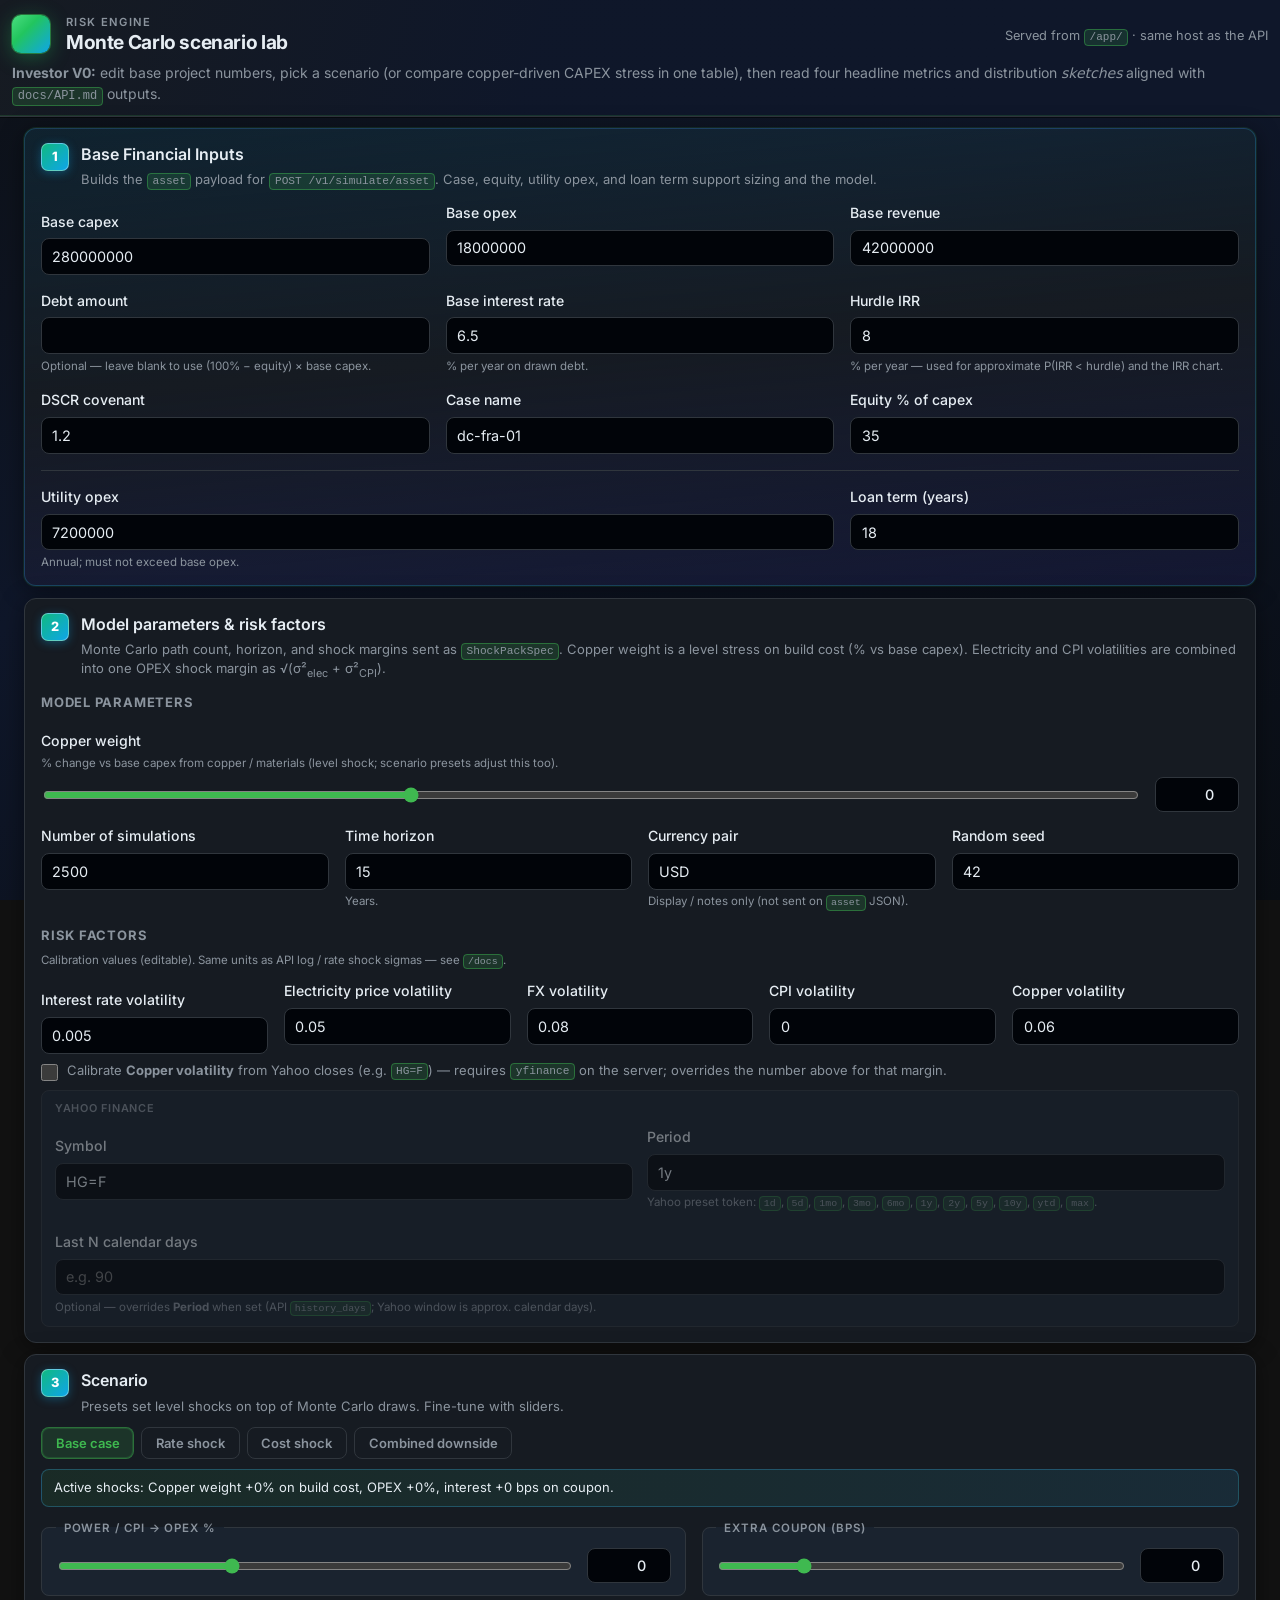
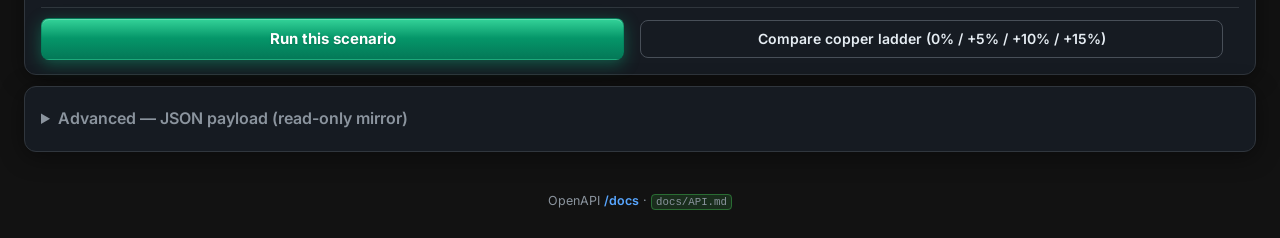
==== commit d19622fd: "cm" ====
--- a/frontend/index.html
+++ b/frontend/index.html
@@ -160,18 +160,20 @@
         </label>
         <div class="yahoo-panel yahoo-panel--disabled" id="yahooPanel" aria-labelledby="yahooHeading">
           <p id="yahooHeading" class="yahoo-panel-title">Yahoo Finance</p>
-          <div class="yahoo-grid">
+          <div class="yahoo-grid yahoo-grid--aligned">
             <div class="field field--compact">
               <label class="field-label" for="yahooSymbol">Symbol</label>
-              <input type="text" id="yahooSymbol" class="input-text" value="HG=F" disabled />
+              <input type="text" id="yahooSymbol" class="input-text" value="HG=F" disabled autocomplete="off" spellcheck="false" />
             </div>
             <div class="field field--compact">
               <label class="field-label" for="yahooPeriod">Period</label>
-              <select id="yahooPeriod" class="input-text" disabled>
-                <option value="1y" selected>1 year</option>
-                <option value="2y">2 years</option>
-                <option value="5y">5 years</option>
-              </select>
+              <input type="text" id="yahooPeriod" class="input-text" value="1y" disabled autocomplete="off" spellcheck="false" placeholder="e.g. 1y, 6mo, max" />
+              <p class="field-help field-help--tight">Yahoo preset token: <code>1d</code>, <code>5d</code>, <code>1mo</code>, <code>3mo</code>, <code>6mo</code>, <code>1y</code>, <code>2y</code>, <code>5y</code>, <code>10y</code>, <code>ytd</code>, <code>max</code>.</p>
+            </div>
+            <div class="field field--compact yahoo-field-span">
+              <label class="field-label" for="yahooHistoryDays">Last N calendar days</label>
+              <input type="number" id="yahooHistoryDays" class="input-text" min="5" max="10000" placeholder="e.g. 90" disabled />
+              <p class="field-help">Optional — overrides <strong>Period</strong> when set (API <code>history_days</code>; Yahoo window is approx. calendar days).</p>
             </div>
           </div>
         </div>
--- a/frontend/styles.css
+++ b/frontend/styles.css
@@ -487,6 +487,21 @@
     grid-template-columns: 1fr 1fr;
     gap: 0.85rem;
   }
+}
+
+.yahoo-grid--aligned {
+  align-items: start;
+}
+
+.yahoo-grid--aligned .input-text,
+.yahoo-grid--aligned select.input-text {
+  width: 100%;
+  max-width: 100%;
+  box-sizing: border-box;
+}
+
+.yahoo-grid--aligned .yahoo-field-span {
+  grid-column: 1 / -1;
 }
 
 .summary-box {
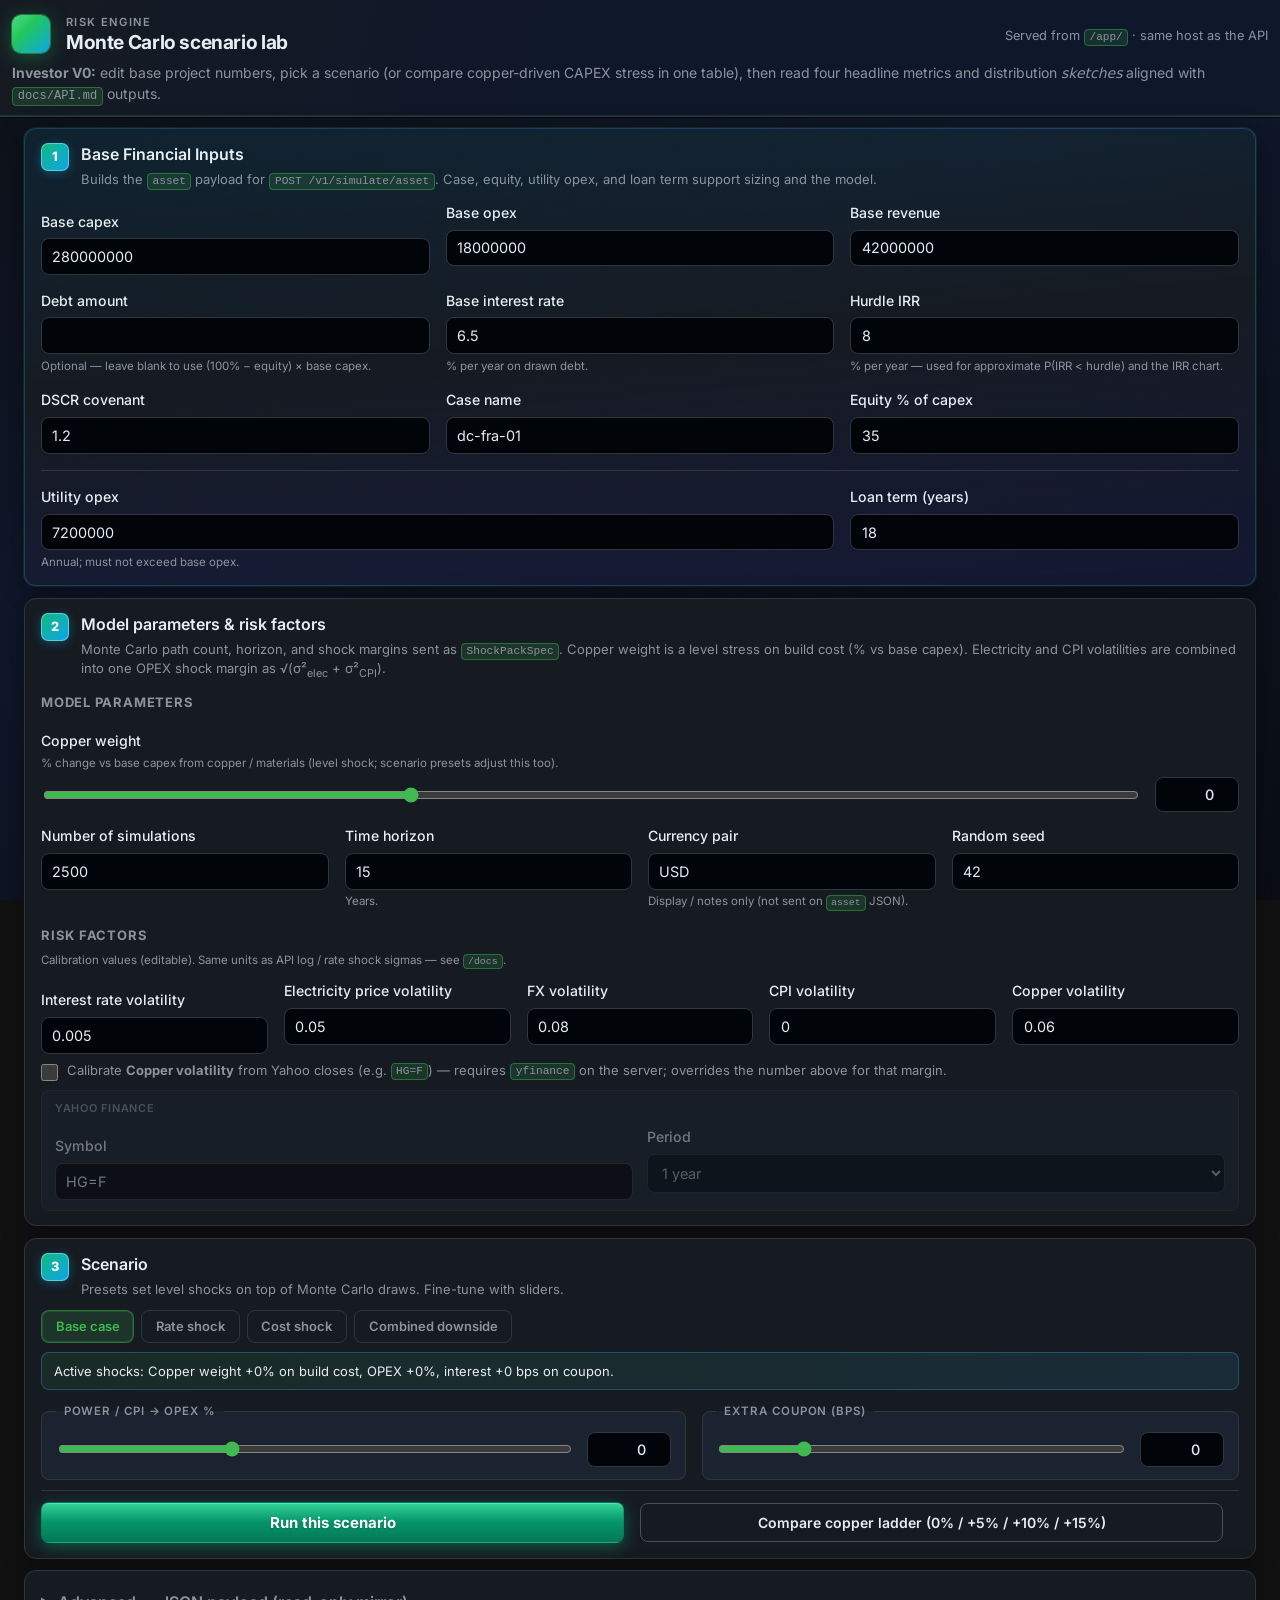
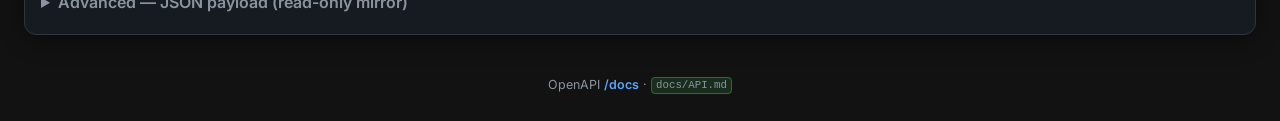
==== commit 7ffa2377: "cm" ====
--- a/frontend/index.html
+++ b/frontend/index.html
@@ -167,13 +167,19 @@
             </div>
             <div class="field field--compact">
               <label class="field-label" for="yahooPeriod">Period</label>
-              <input type="text" id="yahooPeriod" class="input-text" value="1y" disabled autocomplete="off" spellcheck="false" placeholder="e.g. 1y, 6mo, max" />
-              <p class="field-help field-help--tight">Yahoo preset token: <code>1d</code>, <code>5d</code>, <code>1mo</code>, <code>3mo</code>, <code>6mo</code>, <code>1y</code>, <code>2y</code>, <code>5y</code>, <code>10y</code>, <code>ytd</code>, <code>max</code>.</p>
-            </div>
-            <div class="field field--compact yahoo-field-span">
-              <label class="field-label" for="yahooHistoryDays">Last N calendar days</label>
-              <input type="number" id="yahooHistoryDays" class="input-text" min="5" max="10000" placeholder="e.g. 90" disabled />
-              <p class="field-help">Optional — overrides <strong>Period</strong> when set (API <code>history_days</code>; Yahoo window is approx. calendar days).</p>
+              <select id="yahooPeriod" class="input-text" disabled>
+                <option value="1d">1 day</option>
+                <option value="5d">5 days</option>
+                <option value="1mo">1 month</option>
+                <option value="3mo">3 months</option>
+                <option value="6mo">6 months</option>
+                <option value="1y" selected>1 year</option>
+                <option value="2y">2 years</option>
+                <option value="5y">5 years</option>
+                <option value="10y">10 years</option>
+                <option value="ytd">Year to date</option>
+                <option value="max">Max (available history)</option>
+              </select>
             </div>
           </div>
         </div>
--- a/frontend/styles.css
+++ b/frontend/styles.css
@@ -498,10 +498,6 @@
   width: 100%;
   max-width: 100%;
   box-sizing: border-box;
-}
-
-.yahoo-grid--aligned .yahoo-field-span {
-  grid-column: 1 / -1;
 }
 
 .summary-box {
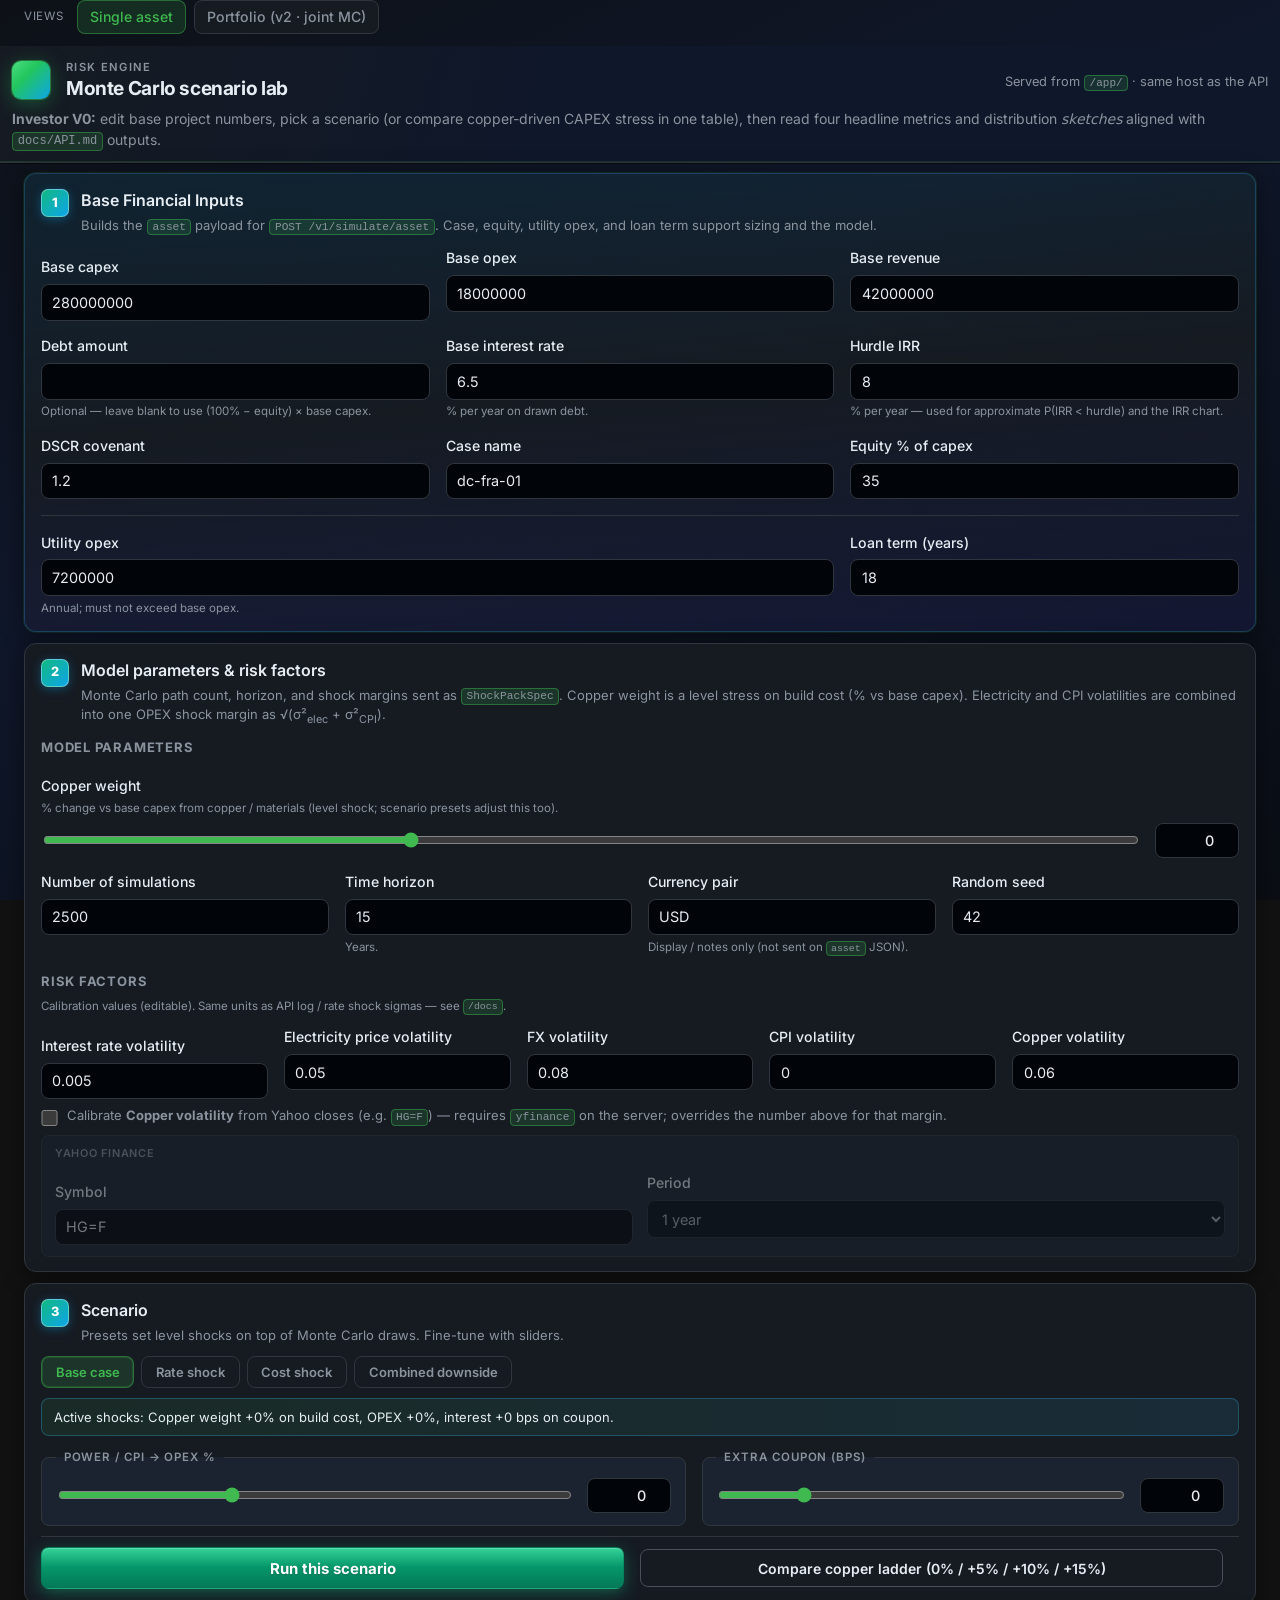
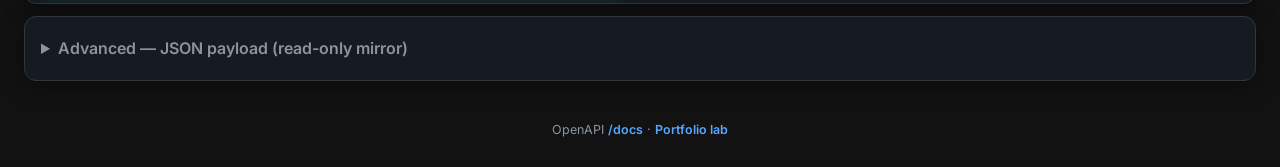
==== commit 36a8bd79: "Add portfolio v2 UI, clean /app URLs, docs and PDF script - Portfolio lab at /app/portfolio/ with jo" ====
--- a/frontend/index.html
+++ b/frontend/index.html
@@ -12,6 +12,11 @@
 </head>
 <body>
   <div class="page">
+    <nav class="app-nav" aria-label="Scenario lab views">
+      <span class="app-nav-label">Views</span>
+      <a href="./" class="app-nav-link app-nav-link--active">Single asset</a>
+      <a href="portfolio/" class="app-nav-link">Portfolio (v2 · joint MC)</a>
+    </nav>
     <header class="topbar">
       <div class="topbar-inner">
         <div class="brand">
@@ -278,7 +283,7 @@
     </main>
 
     <footer class="footer">
-      <p>OpenAPI <a href="/docs">/docs</a> · <code>docs/API.md</code></p>
+      <p>OpenAPI <a href="/docs">/docs</a> · <a href="portfolio/">Portfolio lab</a></p>
     </footer>
   </div>
 
--- a/frontend/styles.css
+++ b/frontend/styles.css
@@ -113,6 +113,109 @@
   align-items: flex-start;
   justify-content: space-between;
   gap: 0.65rem 1rem;
+}
+
+/* App switcher — single-asset vs portfolio (v2) */
+.app-nav {
+  max-width: var(--content-max);
+  width: 100%;
+  margin: 0 auto 0.75rem;
+  padding: 0 var(--edge-pad);
+  display: flex;
+  flex-wrap: wrap;
+  gap: 0.35rem 0.5rem;
+  align-items: center;
+}
+
+.app-nav-label {
+  font-size: 0.72rem;
+  text-transform: uppercase;
+  letter-spacing: 0.06em;
+  color: var(--text-secondary);
+  margin-right: 0.35rem;
+}
+
+.app-nav-link {
+  display: inline-flex;
+  align-items: center;
+  padding: 0.35rem 0.75rem;
+  border-radius: var(--radius-sm);
+  border: 1px solid var(--border);
+  background: var(--surface);
+  color: var(--text-secondary);
+  text-decoration: none;
+  font-size: 0.88rem;
+  font-weight: 500;
+  transition: background 0.15s ease, color 0.15s ease, border-color 0.15s ease;
+}
+
+.app-nav-link:hover {
+  background: var(--surface-hover);
+  color: var(--text);
+  border-color: var(--border-strong);
+}
+
+.app-nav-link--active {
+  border-color: var(--accent-border);
+  background: var(--accent-muted);
+  color: var(--accent);
+}
+
+.portfolio-asset-block {
+  border: 1px solid var(--border);
+  border-radius: var(--radius);
+  padding: 1rem 1.1rem;
+  margin-bottom: 1rem;
+  background: rgba(15, 23, 42, 0.45);
+}
+
+.portfolio-asset-block h3 {
+  margin: 0 0 0.75rem;
+  font-size: 1rem;
+  font-weight: 600;
+  color: var(--accent);
+}
+
+.portfolio-asset-grid {
+  display: grid;
+  grid-template-columns: repeat(auto-fill, minmax(140px, 1fr));
+  gap: 0.65rem 1rem;
+}
+
+@media (min-width: 720px) {
+  .portfolio-asset-grid {
+    grid-template-columns: repeat(3, minmax(0, 1fr));
+  }
+}
+
+/* Portfolio v2 — correlation UI */
+.corr-preset-row {
+  margin-bottom: 0.75rem;
+}
+
+.corr-grid-labels {
+  font-size: 0.72rem;
+  text-transform: uppercase;
+  letter-spacing: 0.04em;
+  color: var(--text-secondary);
+  margin: 0.5rem 0 0.35rem;
+}
+
+.corr-pairs-grid {
+  display: grid;
+  grid-template-columns: repeat(auto-fill, minmax(160px, 1fr));
+  gap: 0.6rem 1rem;
+  margin-bottom: 0.5rem;
+}
+
+.corr-matrix-note {
+  font-size: 0.82rem;
+  color: var(--text-secondary);
+  margin: 0 0 0.5rem;
+}
+
+.corr-copula-row {
+  margin-top: 0.75rem;
 }
 
 .brand {
